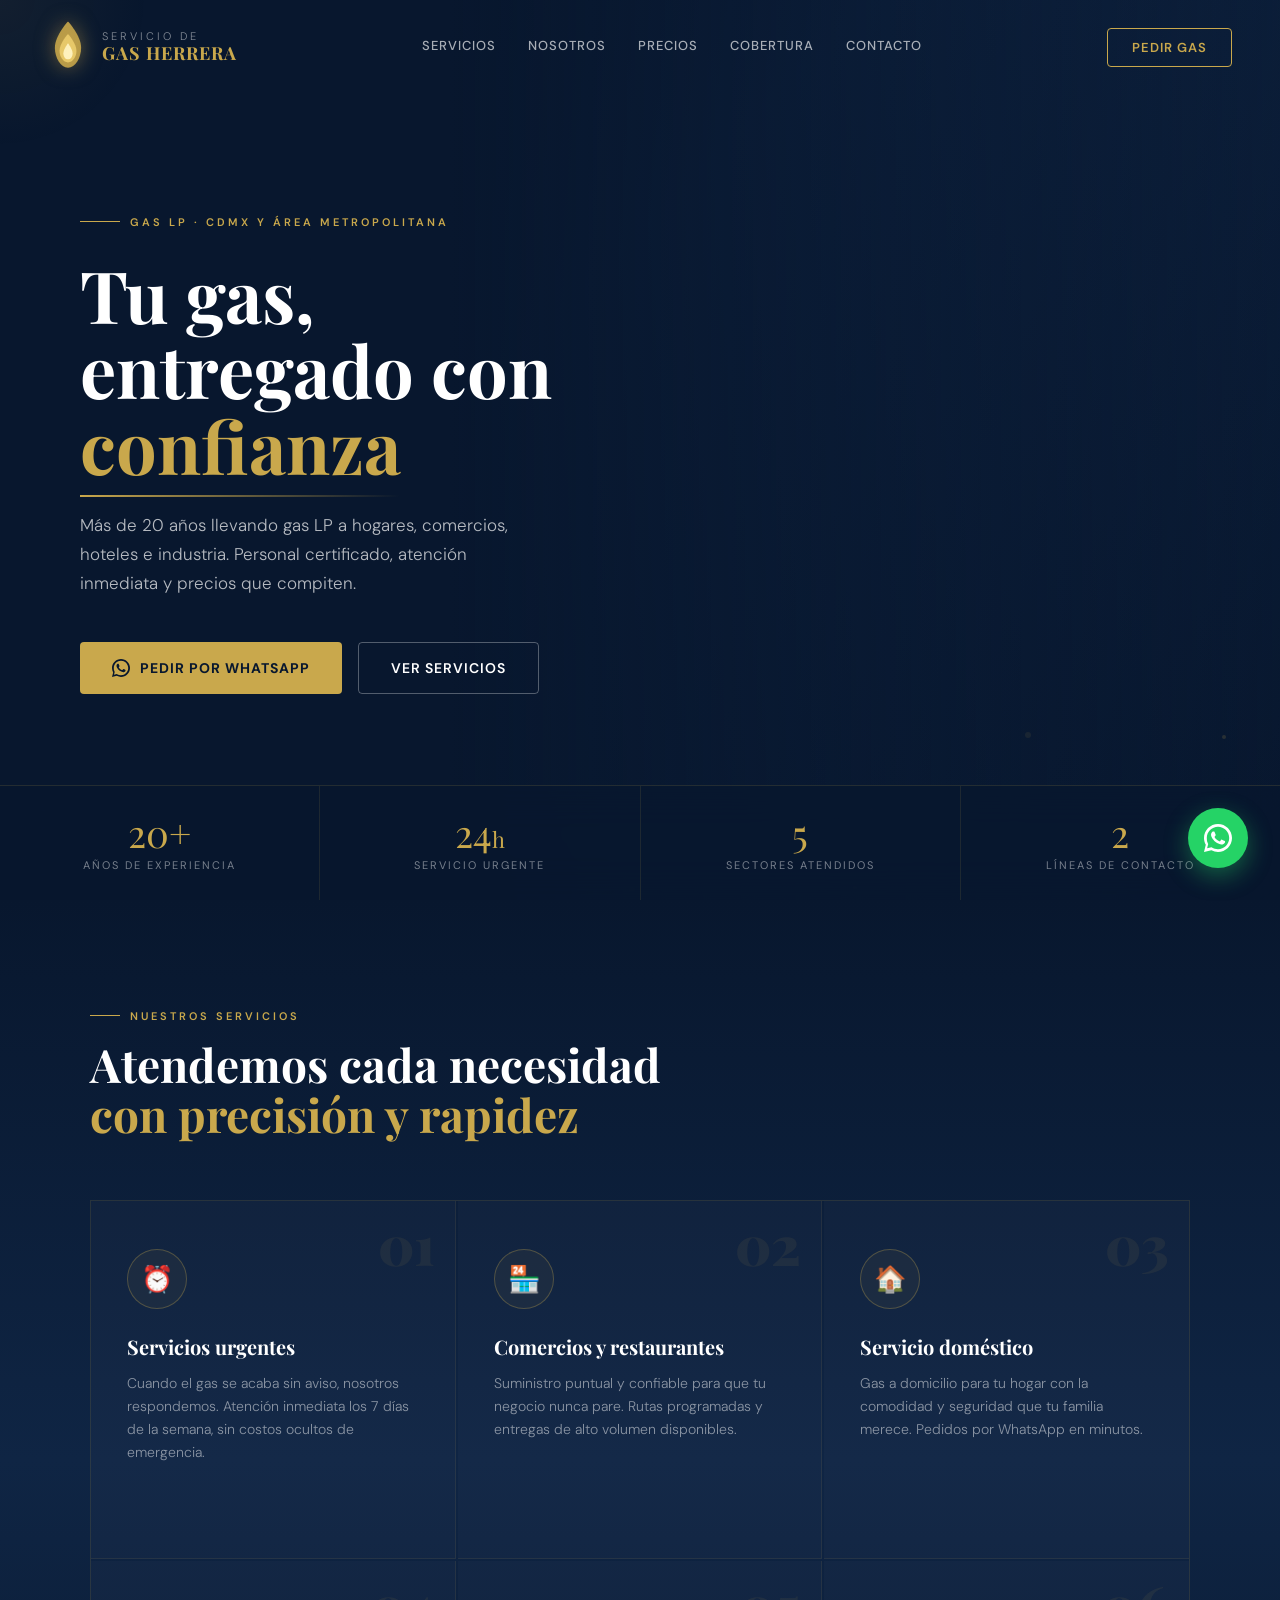
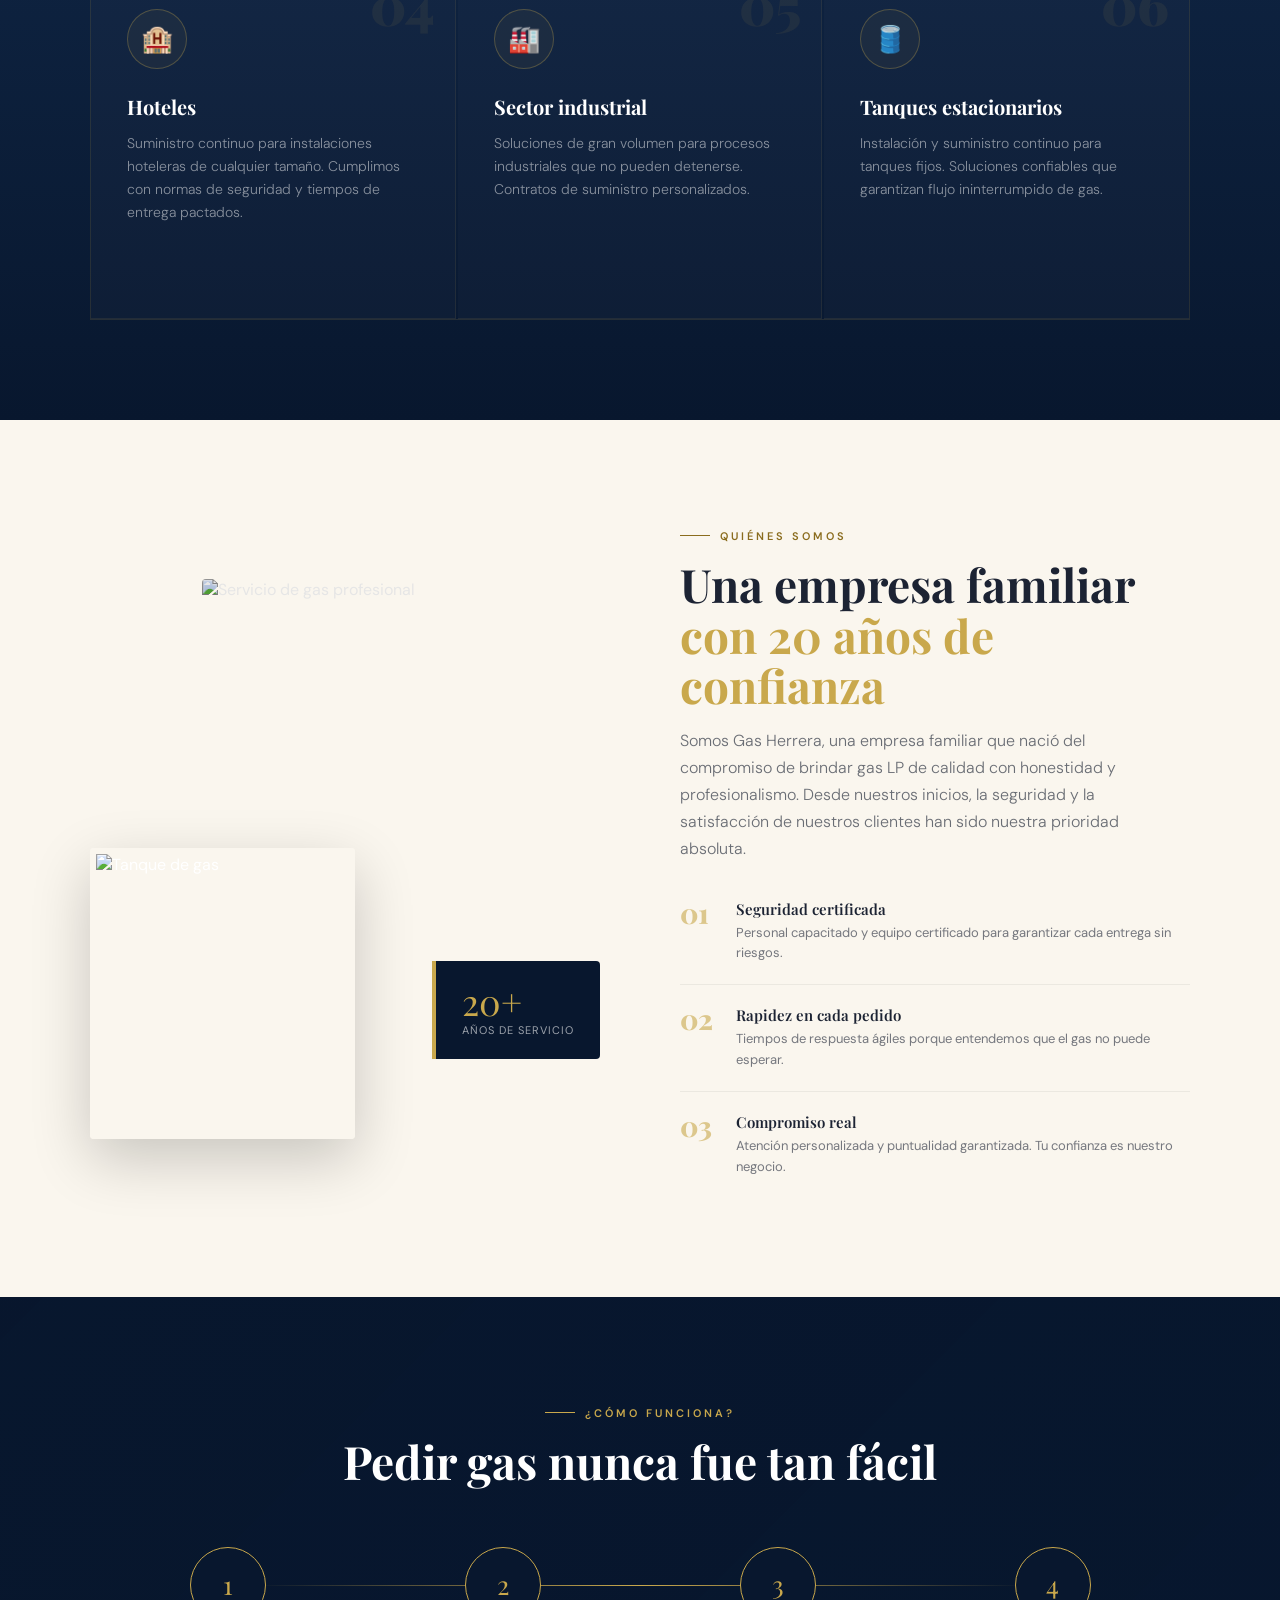
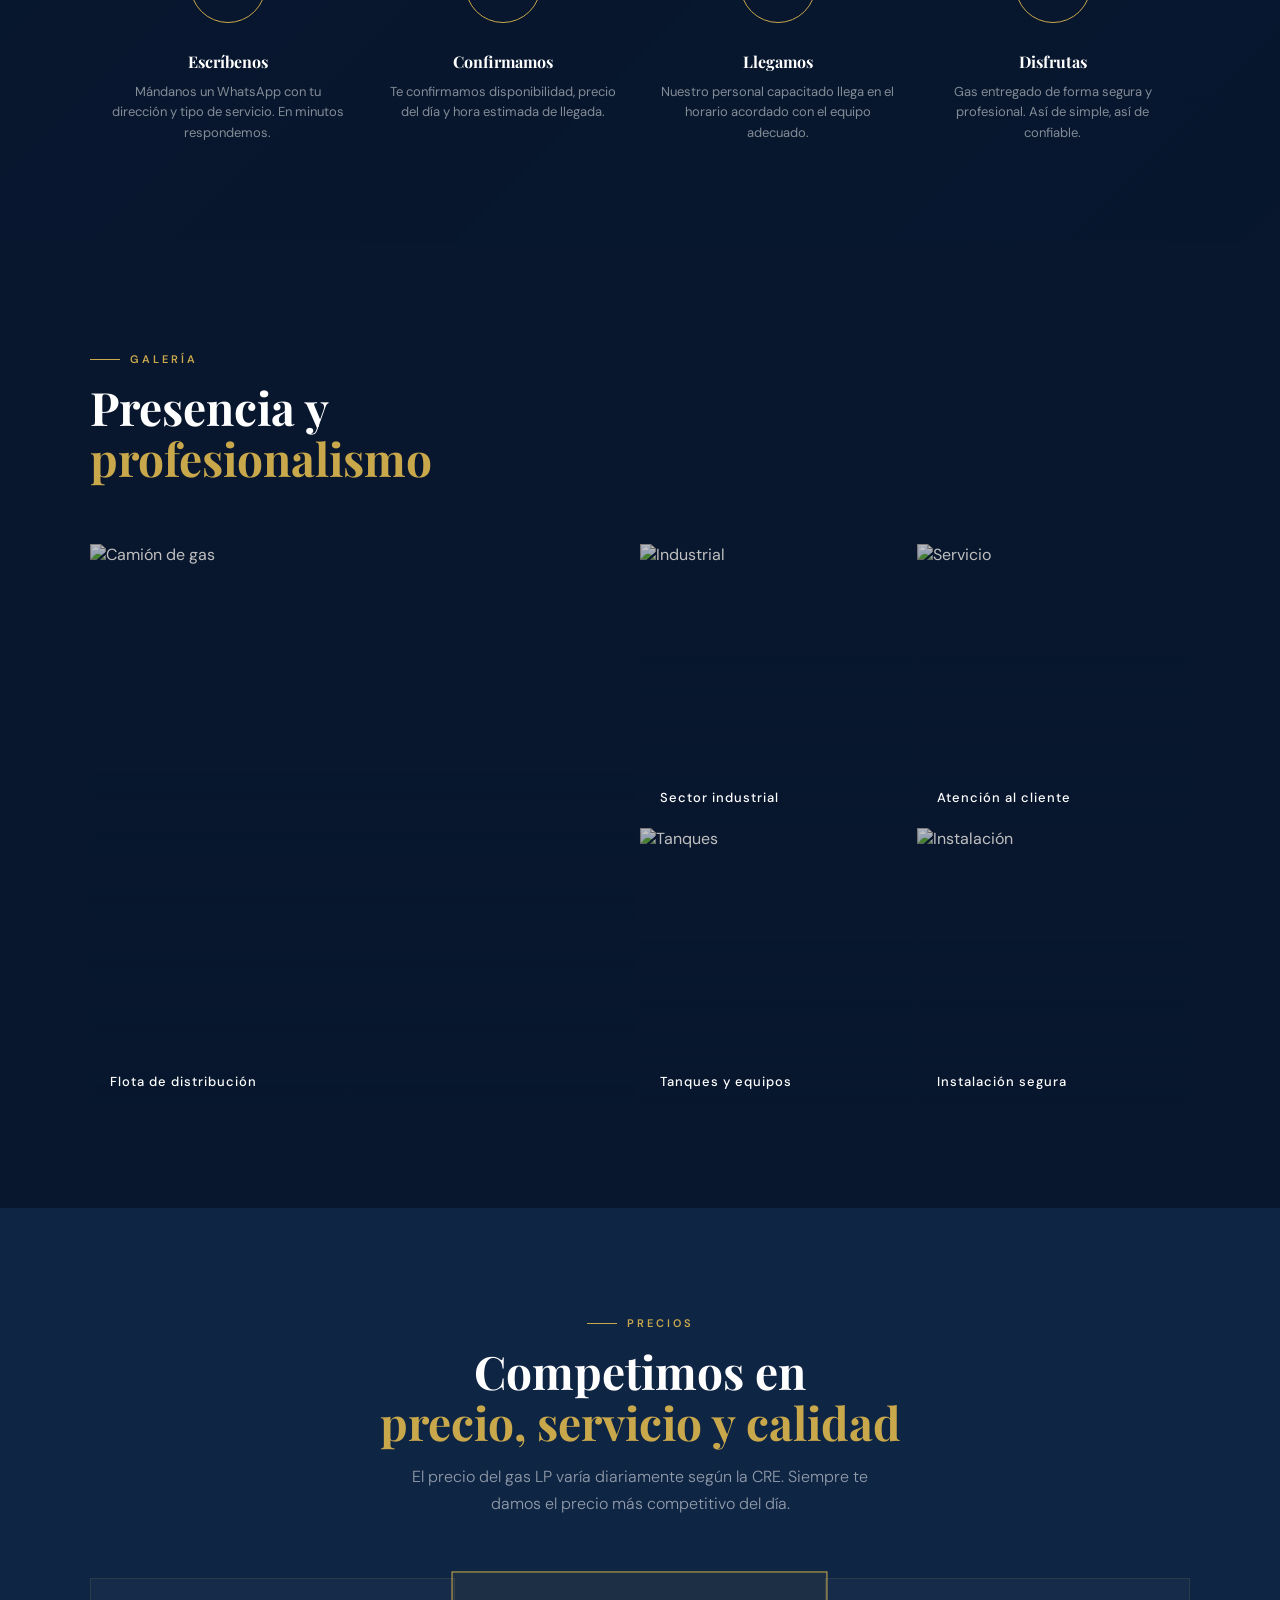
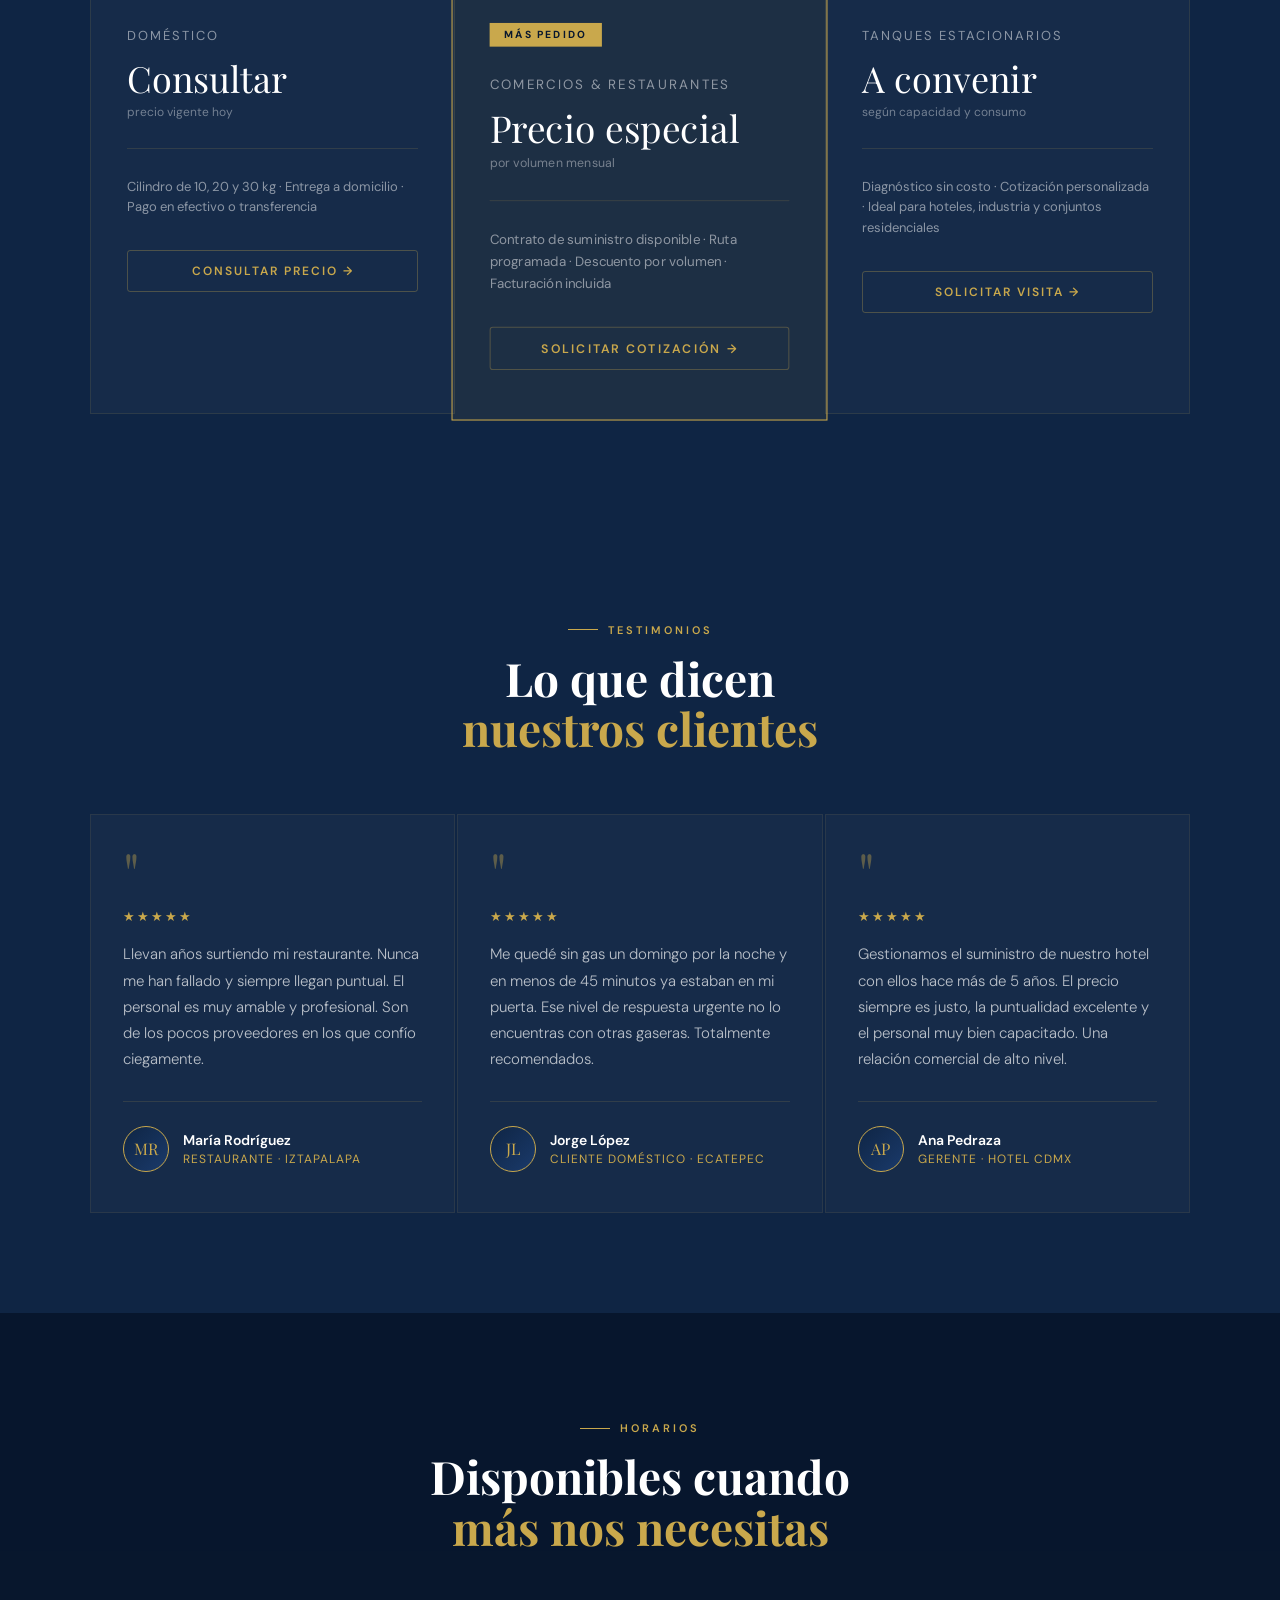
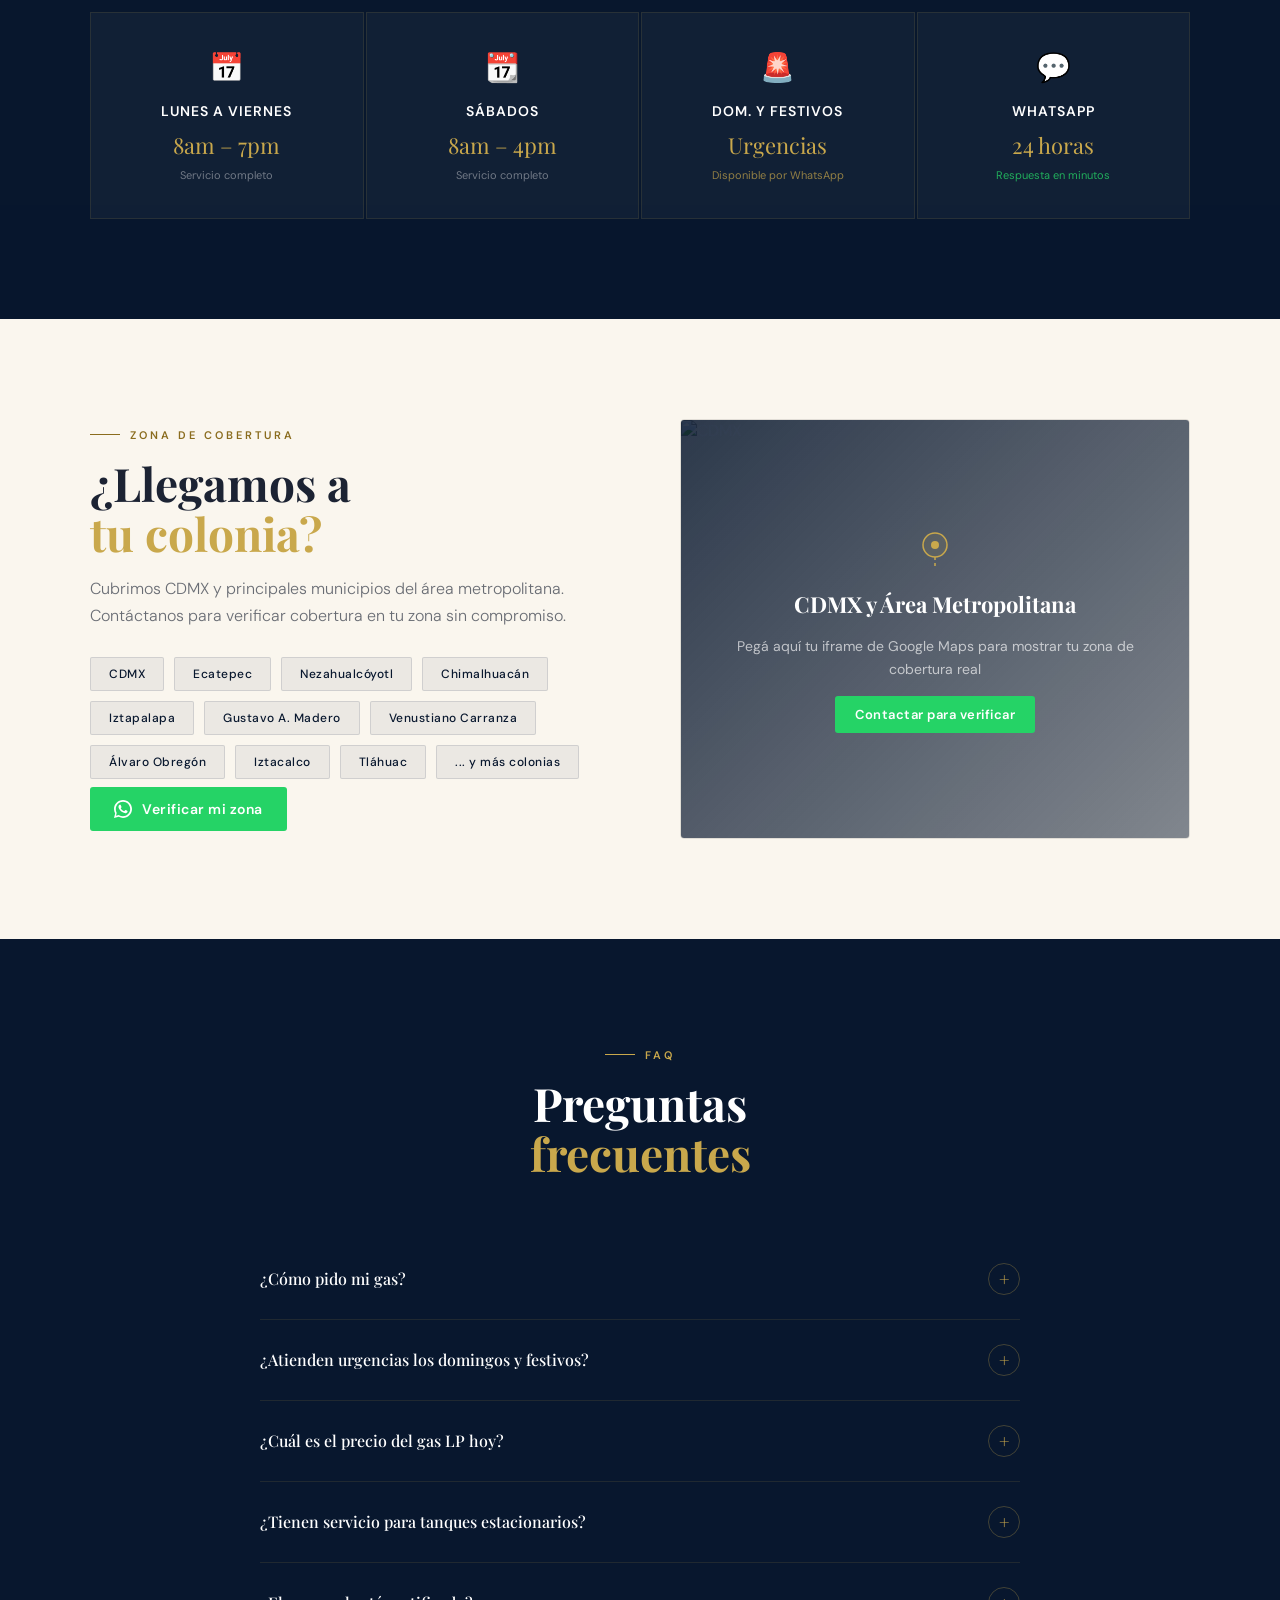
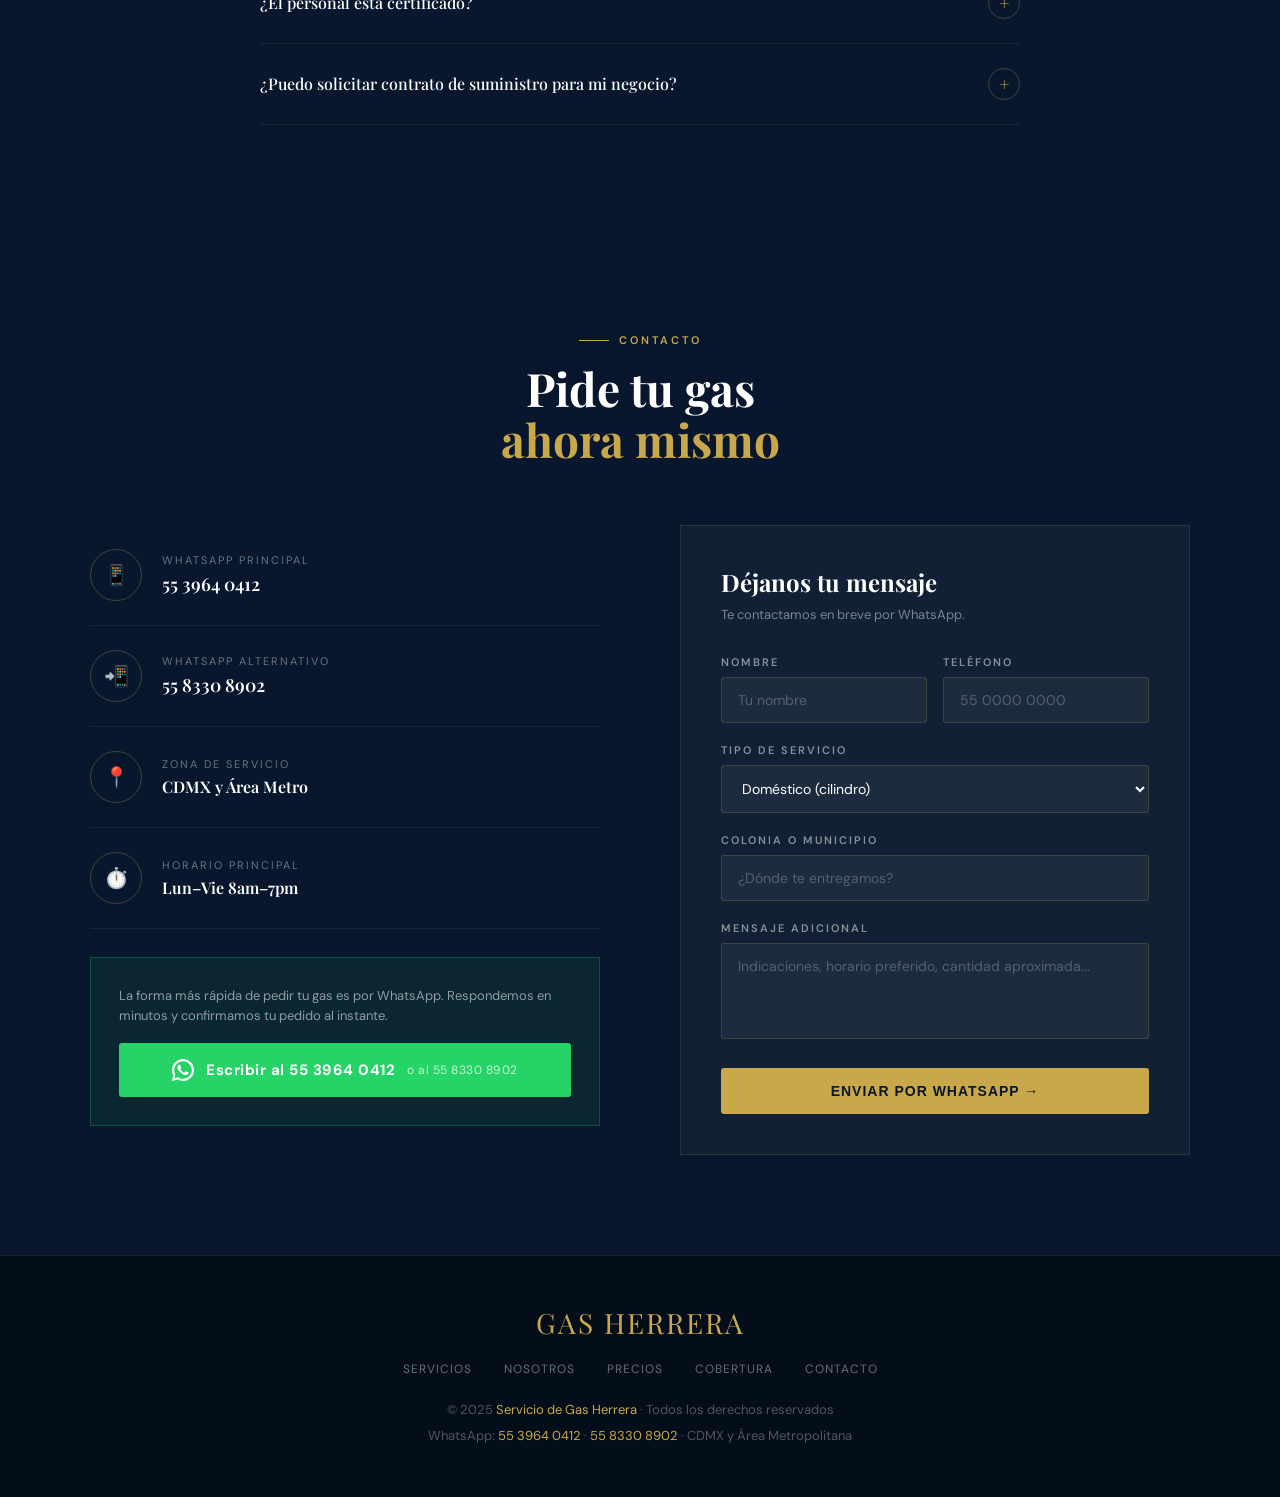
==== gas_herrera_premium.html @ 9a7caa03 "Add files via upload" ====
<!DOCTYPE html>
<html lang="es">
<head>
<meta charset="UTF-8">
<meta name="viewport" content="width=device-width, initial-scale=1.0">
<title>Servicio de Gas Herrera | Gas LP CDMX</title>
<meta name="description" content="Más de 20 años llevando gas LP a hogares, comercios y empresas en CDMX. Servicio urgente 24h. WhatsApp: 5539640412">
<link rel="preconnect" href="https://fonts.googleapis.com">
<link href="https://fonts.googleapis.com/css2?family=Playfair+Display:wght@700;800;900&family=DM+Sans:wght@300;400;500;600&display=swap" rel="stylesheet">

<style>
*{margin:0;padding:0;box-sizing:border-box}
:root{
  --navy:#08172e;
  --navy2:#0f2544;
  --navy3:#1a3a6b;
  --gold:#c9a84c;
  --gold2:#e8c96a;
  --gold3:#f5e4a8;
  --cream:#faf6ee;
  --white:#fff;
  --gray:#8a8f9e;
  --text:#1c2333;
}
html{scroll-behavior:smooth}
body{font-family:'DM Sans',sans-serif;background:var(--navy);color:var(--white);overflow-x:hidden}
h1,h2,h3,h4{font-family:'Playfair Display',serif}

/* ── CURSOR GLOW ── */
.cursor-glow{
  width:300px;height:300px;border-radius:50%;
  background:radial-gradient(circle,rgba(201,168,76,0.06) 0%,transparent 70%);
  position:fixed;pointer-events:none;transform:translate(-50%,-50%);z-index:9999;
  transition:transform 0.1s;
}

/* ── LOADER ── */
#loader{
  position:fixed;inset:0;background:var(--navy);z-index:10000;
  display:flex;align-items:center;justify-content:center;flex-direction:column;gap:20px;
  transition:opacity 0.6s,visibility 0.6s;
}
#loader.hide{opacity:0;visibility:hidden}
.loader-flame{
  width:50px;height:70px;position:relative;animation:flicker 0.8s infinite alternate;
}
.loader-flame::before{
  content:'';position:absolute;inset:0;
  background:conic-gradient(from 180deg at 50% 100%,#c9a84c,#e8c96a,#fff3c0,#e8c96a,#c9a84c);
  border-radius:50% 50% 30% 30% / 60% 60% 40% 40%;
  animation:burn 1.2s ease-in-out infinite alternate;
}
.loader-flame::after{
  content:'';position:absolute;top:20%;left:20%;right:20%;bottom:10%;
  background:rgba(8,23,46,0.6);border-radius:50% 50% 30% 30% / 60% 60% 40% 40%;
  animation:burn 1.2s ease-in-out infinite alternate reverse;
}
@keyframes burn{
  0%{transform:scaleY(1) scaleX(1)}
  100%{transform:scaleY(1.08) scaleX(0.94)}
}
@keyframes flicker{
  0%{filter:brightness(1)}
  100%{filter:brightness(1.2) drop-shadow(0 0 20px rgba(201,168,76,0.8))}
}
.loader-text{
  font-family:'Playfair Display',serif;
  color:var(--gold);font-size:22px;letter-spacing:4px;
  animation:pulse 1.4s ease-in-out infinite;
}
@keyframes pulse{0%,100%{opacity:0.5}50%{opacity:1}}

/* ── PARTICLES ── */
#particles{position:fixed;inset:0;pointer-events:none;z-index:1;overflow:hidden}
.particle{
  position:absolute;border-radius:50%;pointer-events:none;
  animation:rise linear infinite;
}
@keyframes rise{
  0%{transform:translateY(0) scale(1);opacity:0.6}
  100%{transform:translateY(-100vh) scale(0);opacity:0}
}

/* ── NAV ── */
nav{
  position:fixed;top:0;left:0;right:0;z-index:1000;
  padding:20px 48px;
  display:flex;align-items:center;justify-content:space-between;
  transition:all 0.4s;
}
nav.scrolled{
  background:rgba(8,23,46,0.95);backdrop-filter:blur(20px);
  padding:14px 48px;border-bottom:1px solid rgba(201,168,76,0.15);
  box-shadow:0 4px 30px rgba(0,0,0,0.4);
}
.nav-logo{display:flex;align-items:center;gap:14px;text-decoration:none}
.nav-flame{
  width:40px;height:54px;position:relative;
  filter:drop-shadow(0 0 10px rgba(201,168,76,0.5));
}
.nav-flame svg{width:100%;height:100%}
.nav-brand{line-height:1.2}
.nav-brand span{display:block;font-size:11px;color:rgba(255,255,255,0.5);letter-spacing:3px;text-transform:uppercase;font-family:'DM Sans',sans-serif;font-weight:300}
.nav-brand strong{font-family:'Playfair Display',serif;font-size:18px;color:var(--gold);letter-spacing:1px}
.nav-links{display:flex;gap:32px}
.nav-links a{
  color:rgba(255,255,255,0.65);font-size:13px;text-decoration:none;
  letter-spacing:1px;text-transform:uppercase;font-weight:500;
  position:relative;padding-bottom:4px;transition:color 0.2s;
}
.nav-links a::after{
  content:'';position:absolute;bottom:0;left:0;width:0;height:1px;
  background:var(--gold);transition:width 0.3s;
}
.nav-links a:hover{color:var(--gold)}
.nav-links a:hover::after{width:100%}
.nav-cta{
  background:transparent;color:var(--gold);
  border:1px solid var(--gold);padding:10px 24px;
  border-radius:4px;font-size:13px;font-weight:600;letter-spacing:1px;
  text-transform:uppercase;text-decoration:none;
  position:relative;overflow:hidden;transition:color 0.3s;
}
.nav-cta::before{
  content:'';position:absolute;inset:0;background:var(--gold);
  transform:translateX(-101%);transition:transform 0.3s;z-index:-1;
}
.nav-cta:hover{color:var(--navy)}
.nav-cta:hover::before{transform:translateX(0)}

/* ── HERO ── */
.hero{
  min-height:100vh;position:relative;
  display:flex;align-items:center;justify-content:flex-start;
  overflow:hidden;
}
.hero-bg{
  position:absolute;inset:0;z-index:0;
  background:linear-gradient(135deg,#08172e 0%,#0f2544 40%,#08172e 100%);
}
.hero-img{
  position:absolute;right:0;top:0;bottom:0;width:60%;
  background:url('https://images.unsplash.com/photo-1558618666-fcd25c85cd64?w=1200&q=80') center/cover no-repeat;
  mask-image:linear-gradient(to right,transparent 0%,rgba(0,0,0,0.3) 20%,black 60%);
  -webkit-mask-image:linear-gradient(to right,transparent 0%,rgba(0,0,0,0.3) 20%,black 60%);
}
.hero-overlay{position:absolute;inset:0;background:linear-gradient(to right,var(--navy) 35%,rgba(8,23,46,0.7) 60%,rgba(8,23,46,0.3) 100%);z-index:1}
.hero-content{
  position:relative;z-index:2;padding:0 80px;max-width:680px;
}
.hero-eyebrow{
  display:inline-flex;align-items:center;gap:10px;
  margin-bottom:28px;
  color:var(--gold);font-size:11px;letter-spacing:3px;text-transform:uppercase;font-weight:600;
  opacity:0;animation:fadeUp 0.8s 0.5s ease forwards;
}
.hero-eyebrow::before{content:'';width:40px;height:1px;background:var(--gold)}
.hero h1{
  font-size:72px;line-height:1.05;margin-bottom:28px;
  opacity:0;animation:fadeUp 0.8s 0.7s ease forwards;
}
.hero h1 em{color:var(--gold);font-style:normal;position:relative}
.hero h1 em::after{
  content:'';position:absolute;bottom:-4px;left:0;right:0;height:2px;
  background:linear-gradient(to right,var(--gold),transparent);
}
.hero-desc{
  font-size:17px;line-height:1.7;color:rgba(255,255,255,0.7);
  max-width:460px;margin-bottom:44px;font-weight:300;
  opacity:0;animation:fadeUp 0.8s 0.9s ease forwards;
}
.hero-actions{
  display:flex;gap:16px;flex-wrap:wrap;
  opacity:0;animation:fadeUp 0.8s 1.1s ease forwards;
}
.btn-gold{
  display:inline-flex;align-items:center;gap:10px;
  background:var(--gold);color:var(--navy);
  padding:16px 32px;border-radius:4px;
  font-size:14px;font-weight:700;letter-spacing:1px;text-transform:uppercase;
  text-decoration:none;border:none;cursor:pointer;
  position:relative;overflow:hidden;transition:transform 0.2s,box-shadow 0.3s;
}
.btn-gold::before{
  content:'';position:absolute;inset:0;
  background:var(--gold2);transform:scaleX(0);transform-origin:left;
  transition:transform 0.3s;
}
.btn-gold:hover{transform:translateY(-2px);box-shadow:0 12px 40px rgba(201,168,76,0.35)}
.btn-gold:hover::before{transform:scaleX(1)}
.btn-gold span{position:relative;z-index:1}
.btn-outline{
  display:inline-flex;align-items:center;gap:10px;
  background:transparent;color:var(--white);
  padding:16px 32px;border-radius:4px;
  font-size:14px;font-weight:600;letter-spacing:1px;text-transform:uppercase;
  text-decoration:none;border:1px solid rgba(255,255,255,0.3);
  transition:all 0.3s;
}
.btn-outline:hover{background:rgba(255,255,255,0.08);border-color:rgba(255,255,255,0.6)}
.hero-stats{
  position:absolute;bottom:0;left:0;right:0;z-index:2;
  display:flex;
  border-top:1px solid rgba(201,168,76,0.15);
  background:rgba(8,23,46,0.7);backdrop-filter:blur(20px);
  opacity:0;animation:fadeUp 0.8s 1.3s ease forwards;
}
.hero-stat{
  flex:1;padding:28px 40px;border-right:1px solid rgba(201,168,76,0.12);
  text-align:center;transition:background 0.3s;
}
.hero-stat:last-child{border-right:none}
.hero-stat:hover{background:rgba(201,168,76,0.06)}
.stat-num{
  font-family:'Playfair Display',serif;font-size:38px;color:var(--gold);
  line-height:1;margin-bottom:6px;
}
.stat-label{font-size:11px;color:rgba(255,255,255,0.45);letter-spacing:2px;text-transform:uppercase}

/* ── SCROLL ANIMATIONS ── */
.reveal{
  opacity:0;transform:translateY(40px);
  transition:opacity 0.7s ease,transform 0.7s ease;
}
.reveal.visible{opacity:1;transform:translateY(0)}
.reveal-left{
  opacity:0;transform:translateX(-40px);
  transition:opacity 0.7s ease,transform 0.7s ease;
}
.reveal-left.visible{opacity:1;transform:translateX(0)}
.reveal-right{
  opacity:0;transform:translateX(40px);
  transition:opacity 0.7s ease,transform 0.7s ease;
}
.reveal-right.visible{opacity:1;transform:translateX(0)}
.delay-1{transition-delay:0.1s}
.delay-2{transition-delay:0.2s}
.delay-3{transition-delay:0.3s}
.delay-4{transition-delay:0.4s}
.delay-5{transition-delay:0.5s}

@keyframes fadeUp{
  from{opacity:0;transform:translateY(30px)}
  to{opacity:1;transform:translateY(0)}
}

/* ── SECTION BASE ── */
section{position:relative;z-index:2}
.container{max-width:1100px;margin:0 auto;padding:0 48px}
.section-wrap{padding:100px 0}
.gold-tag{
  display:inline-flex;align-items:center;gap:10px;
  color:var(--gold);font-size:11px;letter-spacing:3px;
  text-transform:uppercase;font-weight:600;margin-bottom:16px;
}
.gold-tag::before{content:'';width:30px;height:1px;background:var(--gold)}
.section-title{
  font-size:46px;line-height:1.1;color:var(--white);margin-bottom:16px;
}
.section-title.dark{color:var(--text)}
.section-title span{color:var(--gold)}
.section-sub{
  font-size:16px;line-height:1.7;
  color:rgba(255,255,255,0.55);font-weight:300;max-width:500px;
}
.section-sub.dark{color:rgba(28,35,51,0.65)}

/* ── SERVICES ── */
.services-bg{
  background:linear-gradient(180deg,var(--navy) 0%,var(--navy2) 50%,var(--navy) 100%);
}
.services-grid{
  display:grid;grid-template-columns:repeat(3,1fr);gap:2px;
  margin-top:60px;
  border:1px solid rgba(201,168,76,0.15);
}
.service-card{
  position:relative;overflow:hidden;
  padding:48px 36px;
  background:rgba(255,255,255,0.02);
  border-right:1px solid rgba(201,168,76,0.1);
  border-bottom:1px solid rgba(201,168,76,0.1);
  transition:background 0.4s;cursor:default;
}
.service-card:nth-child(3n){border-right:none}
.service-card::before{
  content:'';position:absolute;inset:0;
  background:linear-gradient(135deg,rgba(201,168,76,0.08) 0%,transparent 60%);
  opacity:0;transition:opacity 0.4s;
}
.service-card:hover{background:rgba(201,168,76,0.05)}
.service-card:hover::before{opacity:1}
.service-number{
  font-family:'Playfair Display',serif;
  font-size:54px;color:rgba(201,168,76,0.08);
  position:absolute;top:16px;right:20px;line-height:1;
  transition:color 0.4s;font-weight:900;
}
.service-card:hover .service-number{color:rgba(201,168,76,0.15)}
.service-icon-wrap{
  width:60px;height:60px;border-radius:50%;
  border:1px solid rgba(201,168,76,0.3);
  display:flex;align-items:center;justify-content:center;
  margin-bottom:24px;font-size:26px;
  background:rgba(201,168,76,0.06);
  transition:all 0.3s;
}
.service-card:hover .service-icon-wrap{
  background:rgba(201,168,76,0.15);
  border-color:var(--gold);
  box-shadow:0 0 20px rgba(201,168,76,0.2);
}
.service-card h3{
  font-family:'Playfair Display',serif;
  font-size:20px;color:var(--white);margin-bottom:12px;
}
.service-card p{
  font-size:14px;color:rgba(255,255,255,0.5);line-height:1.65;font-weight:300;
}
.service-card .s-arrow{
  display:inline-block;color:var(--gold);margin-top:20px;
  font-size:20px;transition:transform 0.3s;opacity:0;
}
.service-card:hover .s-arrow{opacity:1;transform:translateX(6px)}

/* ── ABOUT ── */
.about-bg{background:var(--cream)}
.about-grid{display:grid;grid-template-columns:1fr 1fr;gap:80px;align-items:center}
.about-images{position:relative;height:560px}
.about-img-main{
  position:absolute;right:0;top:0;
  width:78%;height:78%;
  border-radius:4px;overflow:hidden;
}
.about-img-main img{width:100%;height:100%;object-fit:cover;filter:brightness(0.9)}
.about-img-secondary{
  position:absolute;left:0;bottom:0;
  width:52%;height:52%;
  border-radius:4px;overflow:hidden;
  border:6px solid var(--cream);
  box-shadow:0 20px 60px rgba(0,0,0,0.2);
}
.about-img-secondary img{width:100%;height:100%;object-fit:cover}
.about-badge{
  position:absolute;right:0;bottom:80px;
  background:var(--navy);color:var(--white);
  padding:22px 26px;border-left:4px solid var(--gold);
  border-radius:0 4px 4px 0;
  z-index:10;
}
.about-badge .num{
  font-family:'Playfair Display',serif;
  font-size:36px;color:var(--gold);line-height:1;
}
.about-badge .lbl{font-size:11px;color:rgba(255,255,255,0.6);letter-spacing:1px;text-transform:uppercase;margin-top:4px}
.about-text .gold-tag{color:#8a6c1e}
.about-text .gold-tag::before{background:#8a6c1e}
.about-text .section-title.dark{color:var(--text)}
.valores-list{margin-top:36px;display:flex;flex-direction:column;gap:20px}
.valor-row{
  display:flex;gap:20px;align-items:flex-start;
  padding-bottom:20px;border-bottom:1px solid rgba(0,0,0,0.06);
}
.valor-row:last-child{border-bottom:none}
.valor-num{
  font-family:'Playfair Display',serif;
  font-size:28px;color:var(--gold);font-weight:800;
  line-height:1;flex-shrink:0;width:36px;
  opacity:0.6;
}
.valor-row h4{font-size:15px;font-weight:600;color:var(--text);margin-bottom:4px}
.valor-row p{font-size:13px;color:rgba(28,35,51,0.6);line-height:1.6}

/* ── PRICING ── */
.pricing-bg{background:var(--navy2)}
.pricing-grid{display:grid;grid-template-columns:repeat(3,1fr);gap:2px;margin-top:60px}
.price-card{
  background:rgba(255,255,255,0.03);border:1px solid rgba(201,168,76,0.12);
  padding:48px 36px;position:relative;transition:all 0.35s;
}
.price-card.featured{
  background:rgba(201,168,76,0.08);
  border-color:var(--gold);
  transform:scale(1.03);z-index:1;
}
.price-card:hover:not(.featured){background:rgba(201,168,76,0.04)}
.price-tag-wrap{
  display:inline-block;background:var(--gold);color:var(--navy);
  font-size:10px;font-weight:700;letter-spacing:2px;text-transform:uppercase;
  padding:5px 14px;margin-bottom:28px;
}
.price-type{font-size:13px;color:rgba(255,255,255,0.5);letter-spacing:2px;text-transform:uppercase;margin-bottom:16px}
.price-value{
  font-family:'Playfair Display',serif;
  font-size:36px;color:var(--white);line-height:1;margin-bottom:8px;
}
.price-sub{font-size:12px;color:rgba(255,255,255,0.4);margin-bottom:28px}
.price-divider{height:1px;background:rgba(201,168,76,0.15);margin-bottom:28px}
.price-note{font-size:13px;color:rgba(255,255,255,0.5);line-height:1.6}
.price-cta{
  display:block;text-align:center;margin-top:32px;
  padding:12px;border:1px solid rgba(201,168,76,0.3);
  color:var(--gold);font-size:12px;letter-spacing:2px;text-transform:uppercase;
  font-weight:600;text-decoration:none;border-radius:3px;
  transition:all 0.3s;
}
.price-cta:hover{background:var(--gold);color:var(--navy)}

/* ── PROCESO ── */
.proceso-bg{
  background:url('https://images.unsplash.com/photo-1504328345606-18bbc8c9d7d1?w=1400&q=80') center/cover fixed no-repeat;
  position:relative;
}
.proceso-overlay{
  position:absolute;inset:0;
  background:linear-gradient(135deg,rgba(8,23,46,0.96) 0%,rgba(8,23,46,0.88) 100%);
}
.proceso-grid{
  display:grid;grid-template-columns:repeat(4,1fr);gap:0;
  margin-top:60px;position:relative;
}
.proceso-grid::before{
  content:'';position:absolute;top:38px;left:15%;right:15%;height:1px;
  background:linear-gradient(to right,transparent,var(--gold),transparent);
}
.proceso-step{text-align:center;padding:0 20px;position:relative}
.step-num{
  width:76px;height:76px;border-radius:50%;
  border:1px solid var(--gold);
  display:flex;align-items:center;justify-content:center;
  margin:0 auto 28px;
  background:var(--navy);
  font-family:'Playfair Display',serif;font-size:26px;color:var(--gold);
  position:relative;z-index:1;
  transition:all 0.3s;
}
.proceso-step:hover .step-num{
  background:var(--gold);color:var(--navy);
  box-shadow:0 0 30px rgba(201,168,76,0.4);
}
.proceso-step h4{
  font-size:16px;color:var(--white);margin-bottom:10px;
  font-family:'Playfair Display',serif;
}
.proceso-step p{font-size:13px;color:rgba(255,255,255,0.5);line-height:1.6}

/* ── GALLERY ── */
.gallery-bg{background:var(--navy)}
.gallery-grid{
  display:grid;
  grid-template-columns:2fr 1fr 1fr;
  grid-template-rows:280px 280px;
  gap:4px;margin-top:60px;
}
.gallery-item{
  overflow:hidden;position:relative;cursor:pointer;
}
.gallery-item:first-child{grid-row:1/3}
.gallery-item img{
  width:100%;height:100%;object-fit:cover;
  transition:transform 0.6s ease,filter 0.4s;
  filter:brightness(0.75) saturate(0.9);
}
.gallery-item:hover img{transform:scale(1.06);filter:brightness(0.9) saturate(1.1)}
.gallery-item::after{
  content:'';position:absolute;inset:0;
  background:linear-gradient(to top,rgba(8,23,46,0.7) 0%,transparent 60%);
}
.gallery-label{
  position:absolute;bottom:18px;left:20px;z-index:1;
  font-size:13px;color:var(--white);letter-spacing:1px;font-weight:500;
}

/* ── TESTIMONIOS ── */
.test-bg{background:var(--navy2)}
.testimonials-grid{display:grid;grid-template-columns:repeat(3,1fr);gap:2px;margin-top:60px}
.test-card{
  background:rgba(255,255,255,0.03);border:1px solid rgba(201,168,76,0.1);
  padding:40px 32px;transition:all 0.3s;
}
.test-card:hover{background:rgba(201,168,76,0.05);border-color:rgba(201,168,76,0.3)}
.test-quote{
  font-family:'Playfair Display',serif;
  font-size:56px;color:var(--gold);line-height:0.6;
  margin-bottom:20px;opacity:0.4;
}
.test-text{
  font-size:15px;color:rgba(255,255,255,0.7);line-height:1.75;
  font-weight:300;margin-bottom:28px;
}
.test-divider{height:1px;background:rgba(201,168,76,0.15);margin-bottom:24px}
.test-author{display:flex;align-items:center;gap:14px}
.test-avatar{
  width:46px;height:46px;border-radius:50%;
  border:1px solid var(--gold);overflow:hidden;
  background:linear-gradient(135deg,var(--navy2),var(--navy3));
  display:flex;align-items:center;justify-content:center;
  font-family:'Playfair Display',serif;font-size:16px;color:var(--gold);
  flex-shrink:0;
}
.test-name{font-size:14px;font-weight:600;color:var(--white)}
.test-role{font-size:12px;color:var(--gold);letter-spacing:1px;text-transform:uppercase;margin-top:2px}
.stars{color:var(--gold);font-size:13px;letter-spacing:2px;margin-bottom:16px}

/* ── HORARIOS ── */
.horarios-bg{
  background:url('https://images.unsplash.com/photo-1519389950473-47ba0277781c?w=1400&q=80') center/cover fixed;
  position:relative;
}
.horarios-overlay{position:absolute;inset:0;background:rgba(8,23,46,0.93)}
.hor-grid{display:grid;grid-template-columns:repeat(4,1fr);gap:2px;margin-top:60px}
.hor-card{
  background:rgba(255,255,255,0.04);border:1px solid rgba(201,168,76,0.12);
  padding:36px 28px;text-align:center;transition:all 0.3s;
}
.hor-card:hover{background:rgba(201,168,76,0.08);border-color:var(--gold)}
.hor-icon{font-size:28px;margin-bottom:16px;display:block}
.hor-title{font-size:14px;font-weight:600;color:var(--white);letter-spacing:1px;margin-bottom:10px;text-transform:uppercase}
.hor-time{font-family:'Playfair Display',serif;font-size:22px;color:var(--gold)}
.hor-note{font-size:11px;color:rgba(255,255,255,0.4);margin-top:8px}

/* ── ZONA ── */
.zona-bg{background:var(--cream)}
.zona-grid{display:grid;grid-template-columns:1fr 1fr;gap:80px;align-items:start}
.zona-text .gold-tag{color:#8a6c1e}
.zona-text .gold-tag::before{background:#8a6c1e}
.chips-wrap{display:flex;flex-wrap:wrap;gap:10px;margin-top:28px}
.chip{
  background:rgba(13,31,60,0.06);color:var(--navy);
  font-size:12px;font-weight:500;letter-spacing:0.5px;
  padding:8px 18px;border-radius:2px;border:1px solid rgba(13,31,60,0.12);
  transition:all 0.2s;cursor:default;
}
.chip:hover{background:var(--gold);color:var(--navy);border-color:var(--gold)}
.zona-map-wrap{
  height:420px;border-radius:4px;overflow:hidden;
  border:1px solid rgba(0,0,0,0.1);position:relative;
}
.zona-map-wrap img{width:100%;height:100%;object-fit:cover}
.zona-map-overlay{
  position:absolute;inset:0;
  background:linear-gradient(135deg,rgba(8,23,46,0.85),rgba(8,23,46,0.5));
  display:flex;align-items:center;justify-content:center;flex-direction:column;gap:16px;text-align:center;padding:32px;
}
.zona-map-overlay h4{
  font-family:'Playfair Display',serif;
  font-size:22px;color:var(--white);
}
.zona-map-overlay p{font-size:14px;color:rgba(255,255,255,0.65);line-height:1.6}
.zona-wa{
  display:inline-flex;align-items:center;gap:10px;
  background:#25D366;color:var(--white);padding:13px 24px;
  border-radius:3px;text-decoration:none;font-size:14px;font-weight:600;
  letter-spacing:0.5px;margin-top:8px;transition:all 0.3s;
}
.zona-wa:hover{background:#1da851;transform:translateY(-2px);box-shadow:0 8px 25px rgba(37,211,102,0.3)}

/* ── FAQ ── */
.faq-bg{background:var(--navy)}
.faq-wrap{max-width:760px;margin:60px auto 0}
.faq-item{
  border-bottom:1px solid rgba(201,168,76,0.12);
  overflow:hidden;
}
.faq-q{
  padding:24px 0;display:flex;justify-content:space-between;align-items:center;
  cursor:pointer;font-size:16px;font-weight:500;color:var(--white);
  transition:color 0.2s;
  font-family:'Playfair Display',serif;
}
.faq-q:hover{color:var(--gold)}
.faq-icon{
  width:32px;height:32px;border-radius:50%;
  border:1px solid rgba(201,168,76,0.3);
  display:flex;align-items:center;justify-content:center;
  color:var(--gold);font-size:18px;flex-shrink:0;transition:all 0.3s;
}
.faq-item.open .faq-icon{background:var(--gold);color:var(--navy);transform:rotate(45deg)}
.faq-a{
  max-height:0;overflow:hidden;transition:max-height 0.4s ease,padding 0.4s;
  font-size:15px;color:rgba(255,255,255,0.55);line-height:1.75;font-weight:300;
}
.faq-item.open .faq-a{max-height:200px;padding-bottom:24px}

/* ── CONTACT ── */
.contact-bg{
  background:url('https://images.unsplash.com/photo-1600880292203-757bb62b4baf?w=1400&q=80') center/cover fixed;
  position:relative;
}
.contact-overlay{position:absolute;inset:0;background:rgba(8,23,46,0.93)}
.contact-grid{display:grid;grid-template-columns:1fr 1fr;gap:80px;align-items:start}
.contact-info{display:flex;flex-direction:column;gap:0}
.ci-item{
  display:flex;align-items:center;gap:20px;
  padding:24px 0;border-bottom:1px solid rgba(201,168,76,0.1);
}
.ci-icon{
  width:52px;height:52px;border:1px solid rgba(201,168,76,0.3);
  border-radius:50%;display:flex;align-items:center;justify-content:center;
  flex-shrink:0;transition:all 0.3s;font-size:20px;
}
.ci-item:hover .ci-icon{background:rgba(201,168,76,0.1);border-color:var(--gold)}
.ci-label{font-size:11px;color:rgba(255,255,255,0.4);letter-spacing:2px;text-transform:uppercase;margin-bottom:5px}
.ci-val{font-size:18px;color:var(--white);font-weight:600;font-family:'Playfair Display',serif}
.wa-block{
  margin-top:28px;padding:28px;
  background:rgba(37,211,102,0.08);border:1px solid rgba(37,211,102,0.25);
}
.wa-block p{font-size:13px;color:rgba(255,255,255,0.55);margin-bottom:16px;line-height:1.6}
.wa-main-btn{
  display:flex;align-items:center;gap:12px;justify-content:center;
  background:#25D366;color:var(--white);padding:16px;
  border-radius:3px;text-decoration:none;font-size:15px;font-weight:700;
  letter-spacing:0.5px;transition:all 0.3s;
}
.wa-main-btn:hover{background:#1da851;transform:translateY(-2px);box-shadow:0 10px 30px rgba(37,211,102,0.3)}
.wa-num{font-size:12px;opacity:0.75;font-weight:400}
/* form */
.cf{background:rgba(255,255,255,0.04);border:1px solid rgba(201,168,76,0.15);padding:40px}
.cf h3{font-family:'Playfair Display',serif;font-size:24px;color:var(--white);margin-bottom:8px}
.cf p{font-size:13px;color:rgba(255,255,255,0.45);margin-bottom:32px}
.fg{margin-bottom:20px}
.fg label{display:block;font-size:11px;letter-spacing:2px;text-transform:uppercase;color:rgba(255,255,255,0.5);margin-bottom:8px;font-weight:600}
.fg input,.fg textarea,.fg select{
  width:100%;background:rgba(255,255,255,0.05);
  border:1px solid rgba(201,168,76,0.2);border-radius:3px;
  padding:13px 16px;color:var(--white);font-size:14px;outline:none;
  font-family:'DM Sans',sans-serif;transition:border-color 0.2s;
}
.fg input:focus,.fg textarea:focus,.fg select:focus{border-color:var(--gold)}
.fg input::placeholder,.fg textarea::placeholder{color:rgba(255,255,255,0.25)}
.fg textarea{height:96px;resize:none}
.fg select option{background:var(--navy);color:var(--white)}
.fg-row{display:grid;grid-template-columns:1fr 1fr;gap:16px}
.cf-btn{
  width:100%;background:var(--gold);color:var(--navy);border:none;
  padding:15px;border-radius:3px;font-size:14px;font-weight:700;
  letter-spacing:1px;text-transform:uppercase;cursor:pointer;
  transition:all 0.3s;margin-top:4px;
}
.cf-btn:hover{background:var(--gold2);transform:translateY(-2px);box-shadow:0 10px 30px rgba(201,168,76,0.3)}

/* ── FOOTER ── */
footer{
  background:#040d1a;border-top:1px solid rgba(201,168,76,0.12);
  padding:48px;text-align:center;
}
.footer-logo{
  font-family:'Playfair Display',serif;
  font-size:28px;color:var(--gold);letter-spacing:2px;margin-bottom:16px;
}
footer p{color:rgba(255,255,255,0.3);font-size:13px;line-height:2}
footer span{color:var(--gold)}
.footer-links{display:flex;gap:32px;justify-content:center;margin:20px 0}
.footer-links a{color:rgba(255,255,255,0.4);font-size:12px;text-decoration:none;letter-spacing:1px;text-transform:uppercase;transition:color 0.2s}
.footer-links a:hover{color:var(--gold)}

/* ── WA FLOAT ── */
.wa-float{
  position:fixed;bottom:32px;right:32px;z-index:500;
  background:#25D366;color:white;width:60px;height:60px;
  border-radius:50%;display:flex;align-items:center;justify-content:center;
  text-decoration:none;box-shadow:0 8px 25px rgba(37,211,102,0.4);
  transition:all 0.3s;animation:waPulse 2.5s infinite;
}
.wa-float:hover{transform:scale(1.12);box-shadow:0 12px 35px rgba(37,211,102,0.5)}
@keyframes waPulse{
  0%,100%{box-shadow:0 8px 25px rgba(37,211,102,0.4)}
  50%{box-shadow:0 8px 40px rgba(37,211,102,0.7)}
}

/* RESPONSIVE */
@media(max-width:900px){
  nav{padding:16px 24px}
  .nav-links{display:none}
  .hero-content{padding:0 24px}
  .hero h1{font-size:44px}
  .container{padding:0 24px}
  .services-grid{grid-template-columns:1fr 1fr}
  .about-grid,.zona-grid,.contact-grid{grid-template-columns:1fr}
  .about-images{height:360px}
  .pricing-grid,.testimonials-grid,.hor-grid,.proceso-grid{grid-template-columns:1fr 1fr}
  .price-card.featured{transform:none}
  .gallery-grid{grid-template-columns:1fr 1fr;grid-template-rows:auto}
  .gallery-item:first-child{grid-row:auto}
  .section-title{font-size:34px}
  .fg-row{grid-template-columns:1fr}
  nav.scrolled{padding:12px 24px}
}
@media(max-width:600px){
  .services-grid,.pricing-grid,.testimonials-grid,.hor-grid,.proceso-grid{grid-template-columns:1fr}
  .hero-stats{flex-wrap:wrap}
  .hero-stat{flex:0 0 50%}
  .hero h1{font-size:34px}
  .gallery-grid{grid-template-columns:1fr}
}
</style>
</head>
<body>

<!-- CURSOR -->
<div class="cursor-glow" id="cursorGlow"></div>

<!-- LOADER -->
<div id="loader">
  <div class="loader-flame">
    <svg viewBox="0 0 50 70" fill="none">
      <path d="M25 2C25 2 8 20 8 36C8 49 15.5 62 25 62C34.5 62 42 49 42 36C42 20 25 2 25 2Z" fill="#c9a84c" opacity="0.9"/>
      <path d="M25 18C25 18 14 30 14 40C14 48 19 55 25 55C31 55 36 48 36 40C36 30 25 18 25 18Z" fill="#e8c96a"/>
      <path d="M25 30C25 30 19 38 19 43C19 47.5 21.7 51 25 51C28.3 51 31 47.5 31 43C31 38 25 30 25 30Z" fill="#fff3c0"/>
    </svg>
  </div>
  <div class="loader-text">GAS HERRERA</div>
</div>

<!-- PARTICLES -->
<div id="particles"></div>

<!-- WA FLOAT -->
<a class="wa-float" href="https://wa.me/525539640412?text=Hola,%20quiero%20pedir%20gas" target="_blank" title="WhatsApp">
  <svg width="28" height="28" viewBox="0 0 24 24" fill="white">
    <path d="M17.472 14.382c-.297-.149-1.758-.867-2.03-.967-.273-.099-.471-.148-.67.15-.197.297-.767.966-.94 1.164-.173.199-.347.223-.644.075-.297-.15-1.255-.463-2.39-1.475-.883-.788-1.48-1.761-1.653-2.059-.173-.297-.018-.458.13-.606.134-.133.298-.347.446-.52.149-.174.198-.298.298-.497.099-.198.05-.371-.025-.52-.075-.149-.669-1.612-.916-2.207-.242-.579-.487-.5-.669-.51-.173-.008-.371-.01-.57-.01-.198 0-.52.074-.792.372-.272.297-1.04 1.016-1.04 2.479 0 1.462 1.065 2.875 1.213 3.074.149.198 2.096 3.2 5.077 4.487.709.306 1.262.489 1.694.625.712.227 1.36.195 1.871.118.571-.085 1.758-.719 2.006-1.413.248-.694.248-1.289.173-1.413z"/>
    <path d="M12 0C5.373 0 0 5.373 0 12c0 2.123.556 4.115 1.527 5.845L0 24l6.335-1.502A11.95 11.95 0 0012 24c6.627 0 12-5.373 12-12S18.627 0 12 0zm0 21.6c-1.9 0-3.675-.513-5.2-1.406l-.373-.222-3.762.892.939-3.664-.243-.386A9.549 9.549 0 012.4 12C2.4 6.699 6.699 2.4 12 2.4S21.6 6.699 21.6 12 17.301 21.6 12 21.6z"/>
  </svg>
</a>

<!-- NAV -->
<nav id="mainNav">
  <a href="#" class="nav-logo">
    <div class="nav-flame">
      <svg viewBox="0 0 50 70" fill="none">
        <path d="M25 2C25 2 8 20 8 36C8 49 15.5 62 25 62C34.5 62 42 49 42 36C42 20 25 2 25 2Z" fill="#c9a84c" opacity="0.9"/>
        <path d="M25 18C25 18 14 30 14 40C14 48 19 55 25 55C31 55 36 48 36 40C36 30 25 18 25 18Z" fill="#e8c96a"/>
        <path d="M25 30C25 30 19 38 19 43C19 47.5 21.7 51 25 51C28.3 51 31 47.5 31 43C31 38 25 30 25 30Z" fill="#fff3c0"/>
      </svg>
    </div>
    <div class="nav-brand">
      <span>Servicio de</span>
      <strong>GAS HERRERA</strong>
    </div>
  </a>
  <div class="nav-links">
    <a href="#servicios">Servicios</a>
    <a href="#nosotros">Nosotros</a>
    <a href="#precios">Precios</a>
    <a href="#zona">Cobertura</a>
    <a href="#contacto">Contacto</a>
  </div>
  <a class="nav-cta" href="https://wa.me/525539640412?text=Hola,%20quiero%20pedir%20gas" target="_blank">Pedir gas</a>
</nav>

<!-- HERO -->
<div class="hero">
  <div class="hero-bg"></div>
  <div class="hero-img"></div>
  <div class="hero-overlay"></div>
  <div class="hero-content">
    <div class="hero-eyebrow">Gas LP · CDMX y Área Metropolitana</div>
    <h1>Tu gas,<br>entregado con<br><em>confianza</em></h1>
    <p class="hero-desc">Más de 20 años llevando gas LP a hogares, comercios, hoteles e industria. Personal certificado, atención inmediata y precios que compiten.</p>
    <div class="hero-actions">
      <a class="btn-gold" href="https://wa.me/525539640412?text=Hola,%20quiero%20pedir%20gas" target="_blank">
        <svg width="18" height="18" viewBox="0 0 24 24" fill="currentColor"><path d="M17.472 14.382c-.297-.149-1.758-.867-2.03-.967-.273-.099-.471-.148-.67.15-.197.297-.767.966-.94 1.164-.173.199-.347.223-.644.075-.297-.15-1.255-.463-2.39-1.475-.883-.788-1.48-1.761-1.653-2.059-.173-.297-.018-.458.13-.606.134-.133.298-.347.446-.52.149-.174.198-.298.298-.497.099-.198.05-.371-.025-.52-.075-.149-.669-1.612-.916-2.207-.242-.579-.487-.5-.669-.51-.173-.008-.371-.01-.57-.01-.198 0-.52.074-.792.372-.272.297-1.04 1.016-1.04 2.479 0 1.462 1.065 2.875 1.213 3.074.149.198 2.096 3.2 5.077 4.487.709.306 1.262.489 1.694.625.712.227 1.36.195 1.871.118.571-.085 1.758-.719 2.006-1.413.248-.694.248-1.289.173-1.413z"/><path d="M12 0C5.373 0 0 5.373 0 12c0 2.123.556 4.115 1.527 5.845L0 24l6.335-1.502A11.95 11.95 0 0012 24c6.627 0 12-5.373 12-12S18.627 0 12 0zm0 21.6c-1.9 0-3.675-.513-5.2-1.406l-.373-.222-3.762.892.939-3.664-.243-.386A9.549 9.549 0 012.4 12C2.4 6.699 6.699 2.4 12 2.4S21.6 6.699 21.6 12 17.301 21.6 12 21.6z"/></svg>
        <span>Pedir por WhatsApp</span>
      </a>
      <a class="btn-outline" href="#servicios">Ver servicios</a>
    </div>
  </div>
  <div class="hero-stats">
    <div class="hero-stat">
      <div class="stat-num" data-count="20">0</div>
      <div class="stat-label">Años de experiencia</div>
    </div>
    <div class="hero-stat">
      <div class="stat-num">24<span style="font-size:22px">h</span></div>
      <div class="stat-label">Servicio urgente</div>
    </div>
    <div class="hero-stat">
      <div class="stat-num" data-count="5">0</div>
      <div class="stat-label">Sectores atendidos</div>
    </div>
    <div class="hero-stat">
      <div class="stat-num" data-count="2">0</div>
      <div class="stat-label">Líneas de contacto</div>
    </div>
  </div>
</div>

<!-- SERVICIOS -->
<section id="servicios" class="services-bg">
  <div class="section-wrap container">
    <div class="gold-tag reveal">Nuestros servicios</div>
    <h2 class="section-title reveal delay-1">Atendemos cada necesidad<br><span>con precisión y rapidez</span></h2>
    <div class="services-grid">
      <div class="service-card reveal delay-1">
        <div class="service-number">01</div>
        <div class="service-icon-wrap">⏰</div>
        <h3>Servicios urgentes</h3>
        <p>Cuando el gas se acaba sin aviso, nosotros respondemos. Atención inmediata los 7 días de la semana, sin costos ocultos de emergencia.</p>
        <span class="s-arrow">→</span>
      </div>
      <div class="service-card reveal delay-2">
        <div class="service-number">02</div>
        <div class="service-icon-wrap">🏪</div>
        <h3>Comercios y restaurantes</h3>
        <p>Suministro puntual y confiable para que tu negocio nunca pare. Rutas programadas y entregas de alto volumen disponibles.</p>
        <span class="s-arrow">→</span>
      </div>
      <div class="service-card reveal delay-3">
        <div class="service-number">03</div>
        <div class="service-icon-wrap">🏠</div>
        <h3>Servicio doméstico</h3>
        <p>Gas a domicilio para tu hogar con la comodidad y seguridad que tu familia merece. Pedidos por WhatsApp en minutos.</p>
        <span class="s-arrow">→</span>
      </div>
      <div class="service-card reveal delay-1">
        <div class="service-number">04</div>
        <div class="service-icon-wrap">🏨</div>
        <h3>Hoteles</h3>
        <p>Suministro continuo para instalaciones hoteleras de cualquier tamaño. Cumplimos con normas de seguridad y tiempos de entrega pactados.</p>
        <span class="s-arrow">→</span>
      </div>
      <div class="service-card reveal delay-2">
        <div class="service-number">05</div>
        <div class="service-icon-wrap">🏭</div>
        <h3>Sector industrial</h3>
        <p>Soluciones de gran volumen para procesos industriales que no pueden detenerse. Contratos de suministro personalizados.</p>
        <span class="s-arrow">→</span>
      </div>
      <div class="service-card reveal delay-3">
        <div class="service-number">06</div>
        <div class="service-icon-wrap">🛢️</div>
        <h3>Tanques estacionarios</h3>
        <p>Instalación y suministro continuo para tanques fijos. Soluciones confiables que garantizan flujo ininterrumpido de gas.</p>
        <span class="s-arrow">→</span>
      </div>
    </div>
  </div>
</section>

<!-- NOSOTROS -->
<section id="nosotros" class="about-bg">
  <div class="section-wrap container">
    <div class="about-grid">
      <div class="about-images reveal-left">
        <div class="about-img-main">
          <img src="https://images.unsplash.com/photo-1621905251918-48416bd8575a?w=800&q=80" alt="Servicio de gas profesional">
        </div>
        <div class="about-img-secondary">
          <img src="https://images.unsplash.com/photo-1581094794329-c8112a89af12?w=600&q=80" alt="Tanque de gas">
        </div>
        <div class="about-badge">
          <div class="num">20+</div>
          <div class="lbl">Años de servicio</div>
        </div>
      </div>
      <div class="about-text reveal-right">
        <div class="gold-tag">Quiénes somos</div>
        <h2 class="section-title dark">Una empresa familiar<br><span>con 20 años de confianza</span></h2>
        <p class="section-sub dark" style="margin-top:16px">Somos Gas Herrera, una empresa familiar que nació del compromiso de brindar gas LP de calidad con honestidad y profesionalismo. Desde nuestros inicios, la seguridad y la satisfacción de nuestros clientes han sido nuestra prioridad absoluta.</p>
        <div class="valores-list">
          <div class="valor-row">
            <div class="valor-num">01</div>
            <div>
              <h4>Seguridad certificada</h4>
              <p>Personal capacitado y equipo certificado para garantizar cada entrega sin riesgos.</p>
            </div>
          </div>
          <div class="valor-row">
            <div class="valor-num">02</div>
            <div>
              <h4>Rapidez en cada pedido</h4>
              <p>Tiempos de respuesta ágiles porque entendemos que el gas no puede esperar.</p>
            </div>
          </div>
          <div class="valor-row">
            <div class="valor-num">03</div>
            <div>
              <h4>Compromiso real</h4>
              <p>Atención personalizada y puntualidad garantizada. Tu confianza es nuestro negocio.</p>
            </div>
          </div>
        </div>
      </div>
    </div>
  </div>
</section>

<!-- PROCESO -->
<section class="proceso-bg">
  <div class="proceso-overlay"></div>
  <div class="section-wrap container" style="position:relative;z-index:1">
    <div style="text-align:center">
      <div class="gold-tag reveal" style="justify-content:center">¿Cómo funciona?</div>
      <h2 class="section-title reveal delay-1" style="text-align:center">Pedir gas nunca fue tan fácil</h2>
    </div>
    <div class="proceso-grid">
      <div class="proceso-step reveal delay-1">
        <div class="step-num">1</div>
        <h4>Escríbenos</h4>
        <p>Mándanos un WhatsApp con tu dirección y tipo de servicio. En minutos respondemos.</p>
      </div>
      <div class="proceso-step reveal delay-2">
        <div class="step-num">2</div>
        <h4>Confirmamos</h4>
        <p>Te confirmamos disponibilidad, precio del día y hora estimada de llegada.</p>
      </div>
      <div class="proceso-step reveal delay-3">
        <div class="step-num">3</div>
        <h4>Llegamos</h4>
        <p>Nuestro personal capacitado llega en el horario acordado con el equipo adecuado.</p>
      </div>
      <div class="proceso-step reveal delay-4">
        <div class="step-num">4</div>
        <h4>Disfrutas</h4>
        <p>Gas entregado de forma segura y profesional. Así de simple, así de confiable.</p>
      </div>
    </div>
  </div>
</section>

<!-- GALERÍA -->
<section class="gallery-bg">
  <div class="section-wrap container">
    <div class="gold-tag reveal">Galería</div>
    <h2 class="section-title reveal delay-1">Presencia y<br><span>profesionalismo</span></h2>
    <div class="gallery-grid">
      <div class="gallery-item reveal-left">
        <img src="https://images.unsplash.com/photo-1504328345606-18bbc8c9d7d1?w=800&q=80" alt="Camión de gas">
        <span class="gallery-label">Flota de distribución</span>
      </div>
      <div class="gallery-item reveal delay-1">
        <img src="https://images.unsplash.com/photo-1558618666-fcd25c85cd64?w=600&q=80" alt="Industrial">
        <span class="gallery-label">Sector industrial</span>
      </div>
      <div class="gallery-item reveal delay-2">
        <img src="https://images.unsplash.com/photo-1600880292203-757bb62b4baf?w=600&q=80" alt="Servicio">
        <span class="gallery-label">Atención al cliente</span>
      </div>
      <div class="gallery-item reveal delay-3">
        <img src="https://images.unsplash.com/photo-1581094794329-c8112a89af12?w=600&q=80" alt="Tanques">
        <span class="gallery-label">Tanques y equipos</span>
      </div>
      <div class="gallery-item reveal delay-4">
        <img src="https://images.unsplash.com/photo-1621905251918-48416bd8575a?w=600&q=80" alt="Instalación">
        <span class="gallery-label">Instalación segura</span>
      </div>
    </div>
  </div>
</section>

<!-- PRECIOS -->
<section id="precios" class="pricing-bg">
  <div class="section-wrap container">
    <div style="text-align:center">
      <div class="gold-tag reveal" style="justify-content:center">Precios</div>
      <h2 class="section-title reveal delay-1" style="text-align:center">Competimos en<br><span>precio, servicio y calidad</span></h2>
      <p class="section-sub reveal delay-2" style="text-align:center;margin:0 auto 0">El precio del gas LP varía diariamente según la CRE. Siempre te damos el precio más competitivo del día.</p>
    </div>
    <div class="pricing-grid">
      <div class="price-card reveal delay-1">
        <div class="price-type">Doméstico</div>
        <div class="price-value">Consultar</div>
        <div class="price-sub">precio vigente hoy</div>
        <div class="price-divider"></div>
        <div class="price-note">Cilindro de 10, 20 y 30 kg · Entrega a domicilio · Pago en efectivo o transferencia</div>
        <a class="price-cta" href="https://wa.me/525539640412?text=Hola,%20¿cuál%20es%20el%20precio%20del%20gas%20hoy?" target="_blank">Consultar precio →</a>
      </div>
      <div class="price-card featured reveal delay-2">
        <div class="price-tag-wrap">Más pedido</div>
        <div class="price-type">Comercios & Restaurantes</div>
        <div class="price-value">Precio especial</div>
        <div class="price-sub">por volumen mensual</div>
        <div class="price-divider"></div>
        <div class="price-note">Contrato de suministro disponible · Ruta programada · Descuento por volumen · Facturación incluida</div>
        <a class="price-cta" href="https://wa.me/525539640412?text=Hola,%20quiero%20un%20contrato%20de%20suministro%20para%20mi%20negocio" target="_blank">Solicitar cotización →</a>
      </div>
      <div class="price-card reveal delay-3">
        <div class="price-type">Tanques estacionarios</div>
        <div class="price-value">A convenir</div>
        <div class="price-sub">según capacidad y consumo</div>
        <div class="price-divider"></div>
        <div class="price-note">Diagnóstico sin costo · Cotización personalizada · Ideal para hoteles, industria y conjuntos residenciales</div>
        <a class="price-cta" href="https://wa.me/525539640412?text=Hola,%20necesito%20información%20sobre%20tanques%20estacionarios" target="_blank">Solicitar visita →</a>
      </div>
    </div>
  </div>
</section>

<!-- TESTIMONIOS -->
<section class="test-bg">
  <div class="section-wrap container">
    <div style="text-align:center">
      <div class="gold-tag reveal" style="justify-content:center">Testimonios</div>
      <h2 class="section-title reveal delay-1" style="text-align:center">Lo que dicen<br><span>nuestros clientes</span></h2>
    </div>
    <div class="testimonials-grid">
      <div class="test-card reveal delay-1">
        <div class="test-quote">"</div>
        <div class="stars">★★★★★</div>
        <p class="test-text">Llevan años surtiendo mi restaurante. Nunca me han fallado y siempre llegan puntual. El personal es muy amable y profesional. Son de los pocos proveedores en los que confío ciegamente.</p>
        <div class="test-divider"></div>
        <div class="test-author">
          <div class="test-avatar">MR</div>
          <div>
            <div class="test-name">María Rodríguez</div>
            <div class="test-role">Restaurante · Iztapalapa</div>
          </div>
        </div>
      </div>
      <div class="test-card reveal delay-2">
        <div class="test-quote">"</div>
        <div class="stars">★★★★★</div>
        <p class="test-text">Me quedé sin gas un domingo por la noche y en menos de 45 minutos ya estaban en mi puerta. Ese nivel de respuesta urgente no lo encuentras con otras gaseras. Totalmente recomendados.</p>
        <div class="test-divider"></div>
        <div class="test-author">
          <div class="test-avatar">JL</div>
          <div>
            <div class="test-name">Jorge López</div>
            <div class="test-role">Cliente doméstico · Ecatepec</div>
          </div>
        </div>
      </div>
      <div class="test-card reveal delay-3">
        <div class="test-quote">"</div>
        <div class="stars">★★★★★</div>
        <p class="test-text">Gestionamos el suministro de nuestro hotel con ellos hace más de 5 años. El precio siempre es justo, la puntualidad excelente y el personal muy bien capacitado. Una relación comercial de alto nivel.</p>
        <div class="test-divider"></div>
        <div class="test-author">
          <div class="test-avatar">AP</div>
          <div>
            <div class="test-name">Ana Pedraza</div>
            <div class="test-role">Gerente · Hotel CDMX</div>
          </div>
        </div>
      </div>
    </div>
  </div>
</section>

<!-- HORARIOS -->
<section class="horarios-bg">
  <div class="horarios-overlay"></div>
  <div class="section-wrap container" style="position:relative;z-index:1">
    <div style="text-align:center">
      <div class="gold-tag reveal" style="justify-content:center">Horarios</div>
      <h2 class="section-title reveal delay-1" style="text-align:center">Disponibles cuando<br><span>más nos necesitas</span></h2>
    </div>
    <div class="hor-grid">
      <div class="hor-card reveal delay-1">
        <span class="hor-icon">📅</span>
        <div class="hor-title">Lunes a viernes</div>
        <div class="hor-time">8am – 7pm</div>
        <div class="hor-note">Servicio completo</div>
      </div>
      <div class="hor-card reveal delay-2">
        <span class="hor-icon">📆</span>
        <div class="hor-title">Sábados</div>
        <div class="hor-time">8am – 4pm</div>
        <div class="hor-note">Servicio completo</div>
      </div>
      <div class="hor-card reveal delay-3">
        <span class="hor-icon">🚨</span>
        <div class="hor-title">Dom. y festivos</div>
        <div class="hor-time">Urgencias</div>
        <div class="hor-note" style="color:rgba(201,168,76,0.7)">Disponible por WhatsApp</div>
      </div>
      <div class="hor-card reveal delay-4">
        <span class="hor-icon">💬</span>
        <div class="hor-title">WhatsApp</div>
        <div class="hor-time">24 horas</div>
        <div class="hor-note" style="color:rgba(37,211,102,0.8)">Respuesta en minutos</div>
      </div>
    </div>
  </div>
</section>

<!-- ZONA -->
<section id="zona" class="zona-bg">
  <div class="section-wrap container">
    <div class="zona-grid">
      <div class="zona-text">
        <div class="gold-tag reveal">Zona de cobertura</div>
        <h2 class="section-title dark reveal delay-1">¿Llegamos a<br><span>tu colonia?</span></h2>
        <p class="section-sub dark reveal delay-2" style="margin-top:12px">Cubrimos CDMX y principales municipios del área metropolitana. Contáctanos para verificar cobertura en tu zona sin compromiso.</p>
        <div class="chips-wrap reveal delay-3">
          <span class="chip">CDMX</span>
          <span class="chip">Ecatepec</span>
          <span class="chip">Nezahualcóyotl</span>
          <span class="chip">Chimalhuacán</span>
          <span class="chip">Iztapalapa</span>
          <span class="chip">Gustavo A. Madero</span>
          <span class="chip">Venustiano Carranza</span>
          <span class="chip">Álvaro Obregón</span>
          <span class="chip">Iztacalco</span>
          <span class="chip">Tláhuac</span>
          <span class="chip">... y más colonias</span>
        </div>
        <a class="zona-wa reveal delay-4" href="https://wa.me/525539640412?text=Hola,%20quiero%20saber%20si%20tienen%20cobertura%20en%20mi%20zona" target="_blank">
          <svg width="18" height="18" viewBox="0 0 24 24" fill="white"><path d="M17.472 14.382c-.297-.149-1.758-.867-2.03-.967-.273-.099-.471-.148-.67.15-.197.297-.767.966-.94 1.164-.173.199-.347.223-.644.075-.297-.15-1.255-.463-2.39-1.475-.883-.788-1.48-1.761-1.653-2.059-.173-.297-.018-.458.13-.606.134-.133.298-.347.446-.52.149-.174.198-.298.298-.497.099-.198.05-.371-.025-.52-.075-.149-.669-1.612-.916-2.207-.242-.579-.487-.5-.669-.51-.173-.008-.371-.01-.57-.01-.198 0-.52.074-.792.372-.272.297-1.04 1.016-1.04 2.479 0 1.462 1.065 2.875 1.213 3.074.149.198 2.096 3.2 5.077 4.487.709.306 1.262.489 1.694.625.712.227 1.36.195 1.871.118.571-.085 1.758-.719 2.006-1.413.248-.694.248-1.289.173-1.413z"/><path d="M12 0C5.373 0 0 5.373 0 12c0 2.123.556 4.115 1.527 5.845L0 24l6.335-1.502A11.95 11.95 0 0012 24c6.627 0 12-5.373 12-12S18.627 0 12 0zm0 21.6c-1.9 0-3.675-.513-5.2-1.406l-.373-.222-3.762.892.939-3.664-.243-.386A9.549 9.549 0 012.4 12C2.4 6.699 6.699 2.4 12 2.4S21.6 6.699 21.6 12 17.301 21.6 12 21.6z"/></svg>
          Verificar mi zona
        </a>
      </div>
      <div class="reveal-right">
        <div class="zona-map-wrap">
          <img src="https://images.unsplash.com/photo-1477959858617-67f85cf4f1df?w=700&q=80" alt="CDMX">
          <div class="zona-map-overlay">
            <svg width="48" height="48" viewBox="0 0 48 48" fill="none">
              <circle cx="24" cy="20" r="12" stroke="#c9a84c" stroke-width="1.5" fill="rgba(201,168,76,0.1)"/>
              <circle cx="24" cy="20" r="4" fill="#c9a84c"/>
              <line x1="24" y1="32" x2="24" y2="44" stroke="#c9a84c" stroke-width="1.5" stroke-dasharray="3,3"/>
            </svg>
            <h4>CDMX y Área Metropolitana</h4>
            <p>Pegá aquí tu iframe de Google Maps para mostrar tu zona de cobertura real</p>
            <a class="zona-wa" href="https://wa.me/525539640412" target="_blank" style="margin-top:0;font-size:13px;padding:10px 20px">Contactar para verificar</a>
          </div>
        </div>
      </div>
    </div>
  </div>
</section>

<!-- FAQ -->
<section id="faq" class="faq-bg">
  <div class="section-wrap container">
    <div style="text-align:center;margin-bottom:20px">
      <div class="gold-tag reveal" style="justify-content:center">FAQ</div>
      <h2 class="section-title reveal delay-1" style="text-align:center">Preguntas<br><span>frecuentes</span></h2>
    </div>
    <div class="faq-wrap">
      <div class="faq-item reveal">
        <div class="faq-q" onclick="toggleFaq(this)">¿Cómo pido mi gas? <span class="faq-icon">+</span></div>
        <div class="faq-a">Es muy fácil. Escríbenos por WhatsApp al 5539640412 o al 55 8330 8902 con tu dirección y el tipo de servicio que necesitas. En minutos te confirmamos disponibilidad, precio del día y hora estimada de llegada.</div>
      </div>
      <div class="faq-item reveal delay-1">
        <div class="faq-q" onclick="toggleFaq(this)">¿Atienden urgencias los domingos y festivos? <span class="faq-icon">+</span></div>
        <div class="faq-a">Sí. Para servicios urgentes estamos disponibles cualquier día a través de WhatsApp. Atendemos tu caso prioritariamente y hacemos lo posible por llegar lo antes posible.</div>
      </div>
      <div class="faq-item reveal delay-2">
        <div class="faq-q" onclick="toggleFaq(this)">¿Cuál es el precio del gas LP hoy? <span class="faq-icon">+</span></div>
        <div class="faq-a">El precio del gas LP varía diariamente según el precio oficial publicado por la Comisión Reguladora de Energía (CRE). Escríbenos cualquier día y te decimos el precio vigente sin compromiso. Siempre ofrecemos precios competitivos.</div>
      </div>
      <div class="faq-item reveal delay-3">
        <div class="faq-q" onclick="toggleFaq(this)">¿Tienen servicio para tanques estacionarios? <span class="faq-icon">+</span></div>
        <div class="faq-a">Sí, contamos con servicio especializado para tanques estacionarios en casas, hoteles, restaurantes e industria. Realizamos una visita de diagnóstico sin costo y te damos una cotización personalizada.</div>
      </div>
      <div class="faq-item reveal delay-4">
        <div class="faq-q" onclick="toggleFaq(this)">¿El personal está certificado? <span class="faq-icon">+</span></div>
        <div class="faq-a">Absolutamente. Todo nuestro equipo está capacitado en el manejo seguro de gas LP, primeros auxilios y atención al cliente. Garantizamos un servicio profesional y seguro en cada visita.</div>
      </div>
      <div class="faq-item reveal delay-5">
        <div class="faq-q" onclick="toggleFaq(this)">¿Puedo solicitar contrato de suministro para mi negocio? <span class="faq-icon">+</span></div>
        <div class="faq-a">Sí. Ofrecemos contratos de suministro para comercios, restaurantes, hoteles e industria. Incluyen rutas programadas, precios especiales por volumen y facturación. Contáctanos para diseñar el plan ideal para tu operación.</div>
      </div>
    </div>
  </div>
</section>

<!-- CONTACTO -->
<section id="contacto" class="contact-bg">
  <div class="contact-overlay"></div>
  <div class="section-wrap container" style="position:relative;z-index:1">
    <div style="text-align:center;margin-bottom:60px">
      <div class="gold-tag reveal" style="justify-content:center">Contacto</div>
      <h2 class="section-title reveal delay-1" style="text-align:center">Pide tu gas<br><span>ahora mismo</span></h2>
    </div>
    <div class="contact-grid">
      <div class="contact-info reveal-left">
        <div class="ci-item">
          <div class="ci-icon">📱</div>
          <div>
            <div class="ci-label">WhatsApp principal</div>
            <div class="ci-val">55 3964 0412</div>
          </div>
        </div>
        <div class="ci-item">
          <div class="ci-icon">📲</div>
          <div>
            <div class="ci-label">WhatsApp alternativo</div>
            <div class="ci-val">55 8330 8902</div>
          </div>
        </div>
        <div class="ci-item">
          <div class="ci-icon">📍</div>
          <div>
            <div class="ci-label">Zona de servicio</div>
            <div class="ci-val" style="font-size:16px">CDMX y Área Metro</div>
          </div>
        </div>
        <div class="ci-item">
          <div class="ci-icon">⏱️</div>
          <div>
            <div class="ci-label">Horario principal</div>
            <div class="ci-val" style="font-size:16px">Lun–Vie 8am–7pm</div>
          </div>
        </div>
        <div class="wa-block">
          <p>La forma más rápida de pedir tu gas es por WhatsApp. Respondemos en minutos y confirmamos tu pedido al instante.</p>
          <a class="wa-main-btn" href="https://wa.me/525539640412?text=Hola,%20quiero%20pedir%20gas" target="_blank">
            <svg width="22" height="22" viewBox="0 0 24 24" fill="white"><path d="M17.472 14.382c-.297-.149-1.758-.867-2.03-.967-.273-.099-.471-.148-.67.15-.197.297-.767.966-.94 1.164-.173.199-.347.223-.644.075-.297-.15-1.255-.463-2.39-1.475-.883-.788-1.48-1.761-1.653-2.059-.173-.297-.018-.458.13-.606.134-.133.298-.347.446-.52.149-.174.198-.298.298-.497.099-.198.05-.371-.025-.52-.075-.149-.669-1.612-.916-2.207-.242-.579-.487-.5-.669-.51-.173-.008-.371-.01-.57-.01-.198 0-.52.074-.792.372-.272.297-1.04 1.016-1.04 2.479 0 1.462 1.065 2.875 1.213 3.074.149.198 2.096 3.2 5.077 4.487.709.306 1.262.489 1.694.625.712.227 1.36.195 1.871.118.571-.085 1.758-.719 2.006-1.413.248-.694.248-1.289.173-1.413z"/><path d="M12 0C5.373 0 0 5.373 0 12c0 2.123.556 4.115 1.527 5.845L0 24l6.335-1.502A11.95 11.95 0 0012 24c6.627 0 12-5.373 12-12S18.627 0 12 0zm0 21.6c-1.9 0-3.675-.513-5.2-1.406l-.373-.222-3.762.892.939-3.664-.243-.386A9.549 9.549 0 012.4 12C2.4 6.699 6.699 2.4 12 2.4S21.6 6.699 21.6 12 17.301 21.6 12 21.6z"/></svg>
            Escribir al 55 3964 0412
            <span class="wa-num">o al 55 8330 8902</span>
          </a>
        </div>
      </div>
      <div class="cf reveal-right">
        <h3>Déjanos tu mensaje</h3>
        <p>Te contactamos en breve por WhatsApp.</p>
        <div class="fg-row">
          <div class="fg">
            <label>Nombre</label>
            <input type="text" placeholder="Tu nombre">
          </div>
          <div class="fg">
            <label>Teléfono</label>
            <input type="tel" placeholder="55 0000 0000">
          </div>
        </div>
        <div class="fg">
          <label>Tipo de servicio</label>
          <select>
            <option>Doméstico (cilindro)</option>
            <option>Comercio / Restaurante</option>
            <option>Hotel</option>
            <option>Industrial</option>
            <option>Tanque estacionario</option>
            <option>Urgente</option>
          </select>
        </div>
        <div class="fg">
          <label>Colonia o municipio</label>
          <input type="text" placeholder="¿Dónde te entregamos?">
        </div>
        <div class="fg">
          <label>Mensaje adicional</label>
          <textarea placeholder="Indicaciones, horario preferido, cantidad aproximada..."></textarea>
        </div>
        <button class="cf-btn" onclick="sendWA()">Enviar por WhatsApp →</button>
      </div>
    </div>
  </div>
</section>

<!-- FOOTER -->
<footer>
  <div class="footer-logo">GAS HERRERA</div>
  <div class="footer-links">
    <a href="#servicios">Servicios</a>
    <a href="#nosotros">Nosotros</a>
    <a href="#precios">Precios</a>
    <a href="#zona">Cobertura</a>
    <a href="#contacto">Contacto</a>
  </div>
  <p>© 2025 <span>Servicio de Gas Herrera</span> · Todos los derechos reservados</p>
  <p>WhatsApp: <span>55 3964 0412</span> · <span>55 8330 8902</span> · CDMX y Área Metropolitana</p>
</footer>

<script>
// LOADER
window.addEventListener('load',()=>{
  setTimeout(()=>{
    document.getElementById('loader').classList.add('hide');
  },1800);
});

// CURSOR
const cursor=document.getElementById('cursorGlow');
document.addEventListener('mousemove',e=>{
  cursor.style.left=e.clientX+'px';
  cursor.style.top=e.clientY+'px';
});

// NAV SCROLL
const nav=document.getElementById('mainNav');
window.addEventListener('scroll',()=>{
  nav.classList.toggle('scrolled',window.scrollY>60);
});

// PARTICLES
const pc=document.getElementById('particles');
function mkParticle(){
  const p=document.createElement('div');
  p.className='particle';
  const sz=Math.random()*4+2;
  p.style.cssText=`
    width:${sz}px;height:${sz}px;
    left:${Math.random()*100}%;
    bottom:${Math.random()*20}%;
    background:rgba(201,168,76,${Math.random()*0.3+0.1});
    animation-duration:${Math.random()*6+4}s;
    animation-delay:${Math.random()*4}s;
  `;
  pc.appendChild(p);
  setTimeout(()=>p.remove(),(Math.random()*6+4)*1000+4000);
}
setInterval(mkParticle,600);
for(let i=0;i<10;i++)mkParticle();

// SCROLL REVEAL
const observer=new IntersectionObserver((entries)=>{
  entries.forEach(e=>{if(e.isIntersecting)e.target.classList.add('visible')});
},{threshold:0.1});
document.querySelectorAll('.reveal,.reveal-left,.reveal-right').forEach(el=>observer.observe(el));

// COUNTER ANIMATION
const counterObserver=new IntersectionObserver((entries)=>{
  entries.forEach(e=>{
    if(e.isIntersecting&&e.target.dataset.count){
      const target=+e.target.dataset.count;
      let curr=0;
      const step=target/30;
      const timer=setInterval(()=>{
        curr=Math.min(curr+step,target);
        e.target.textContent=Math.round(curr)+(target===20?'+':'');
        if(curr>=target)clearInterval(timer);
      },40);
      counterObserver.unobserve(e.target);
    }
  });
},{threshold:0.5});
document.querySelectorAll('[data-count]').forEach(el=>counterObserver.observe(el));

// FAQ
function toggleFaq(el){
  const item=el.parentElement;
  const isOpen=item.classList.contains('open');
  document.querySelectorAll('.faq-item').forEach(i=>i.classList.remove('open'));
  if(!isOpen)item.classList.add('open');
}

// FORM → WA
function sendWA(){
  const n=document.querySelector('.cf input[type=text]')?.value||'';
  const t=document.querySelector('.cf input[type=tel]')?.value||'';
  const s=document.querySelector('.cf select')?.value||'';
  const c=document.querySelectorAll('.cf input[type=text]')[1]?.value||'';
  const m=document.querySelector('.cf textarea')?.value||'';
  const msg=`Hola, me llamo ${n||'(sin nombre)'}, mi teléfono es ${t||'(sin teléfono)'}. Necesito servicio de: ${s}. Colonia/zona: ${c||'(sin especificar)'}. ${m?'Mensaje adicional: '+m:''}`;
  window.open('https://wa.me/525539640412?text='+encodeURIComponent(msg),'_blank');
}
</script>
</body>
</html>
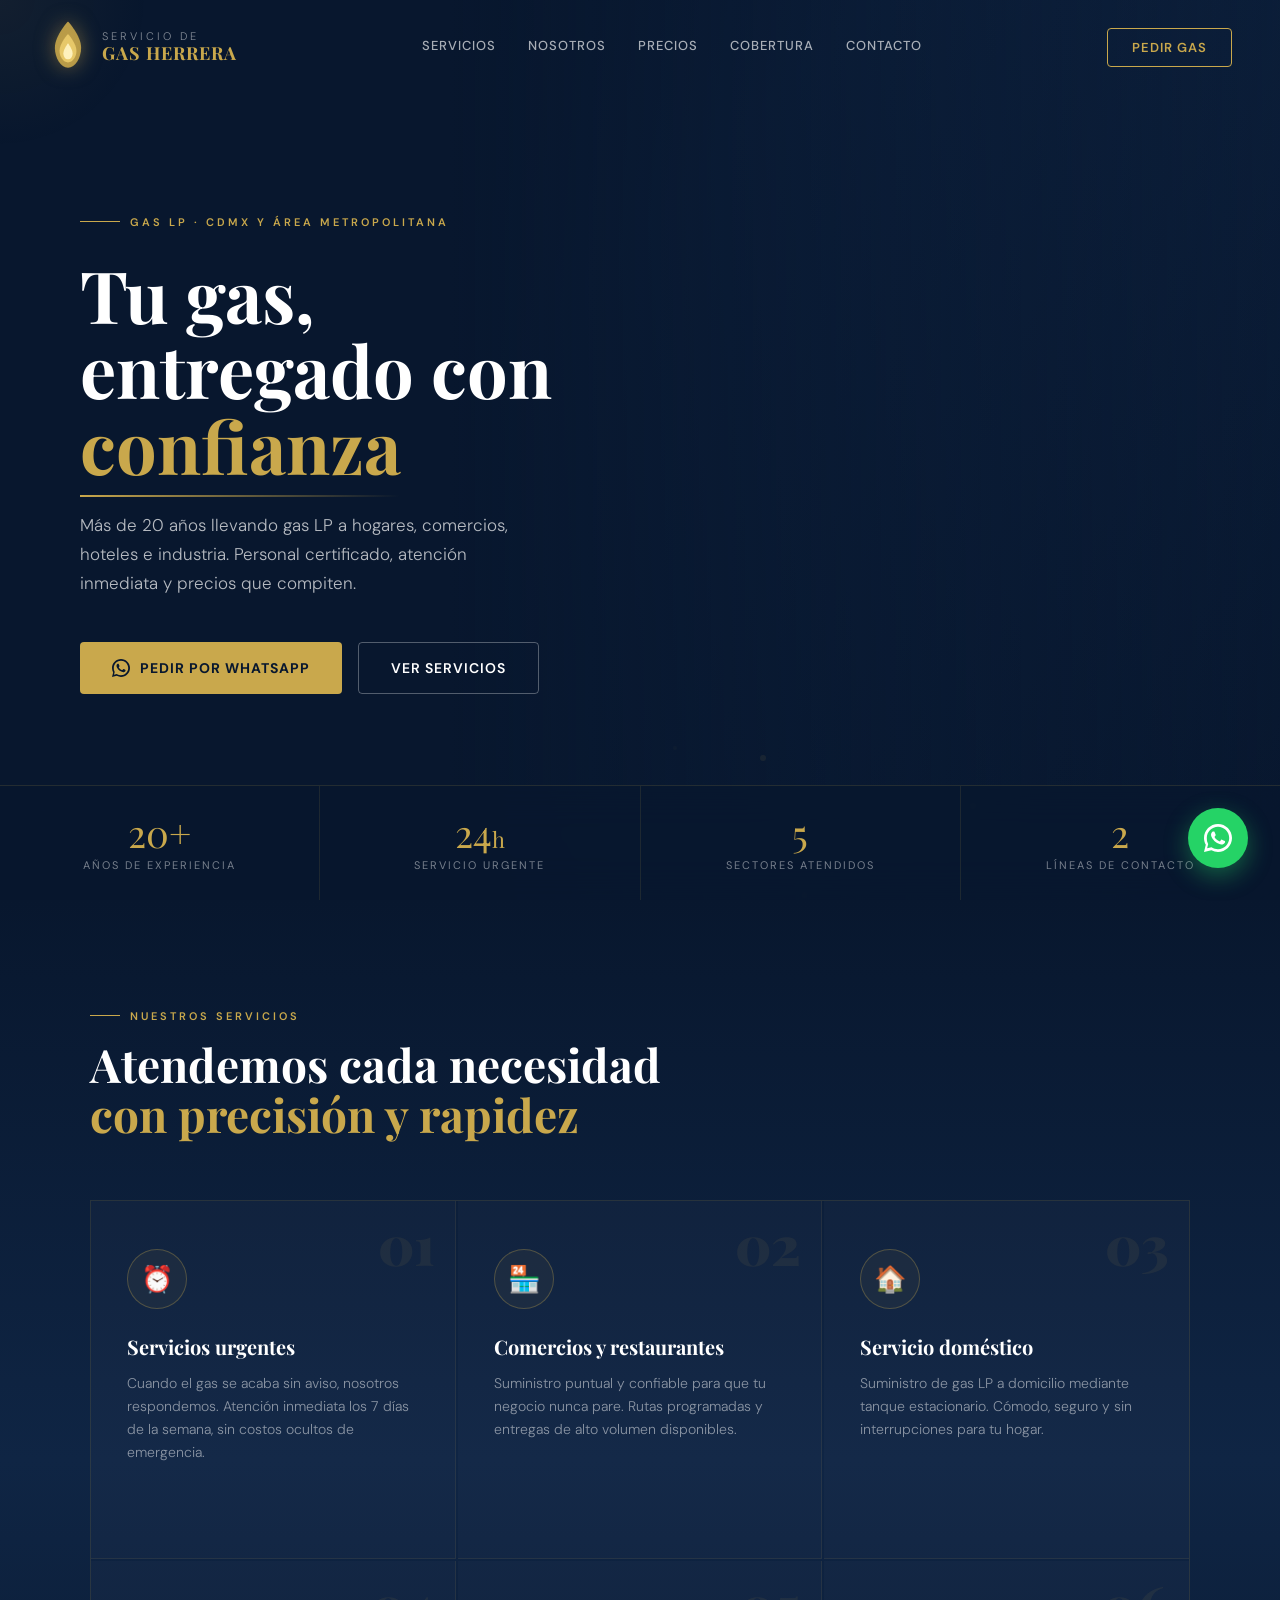
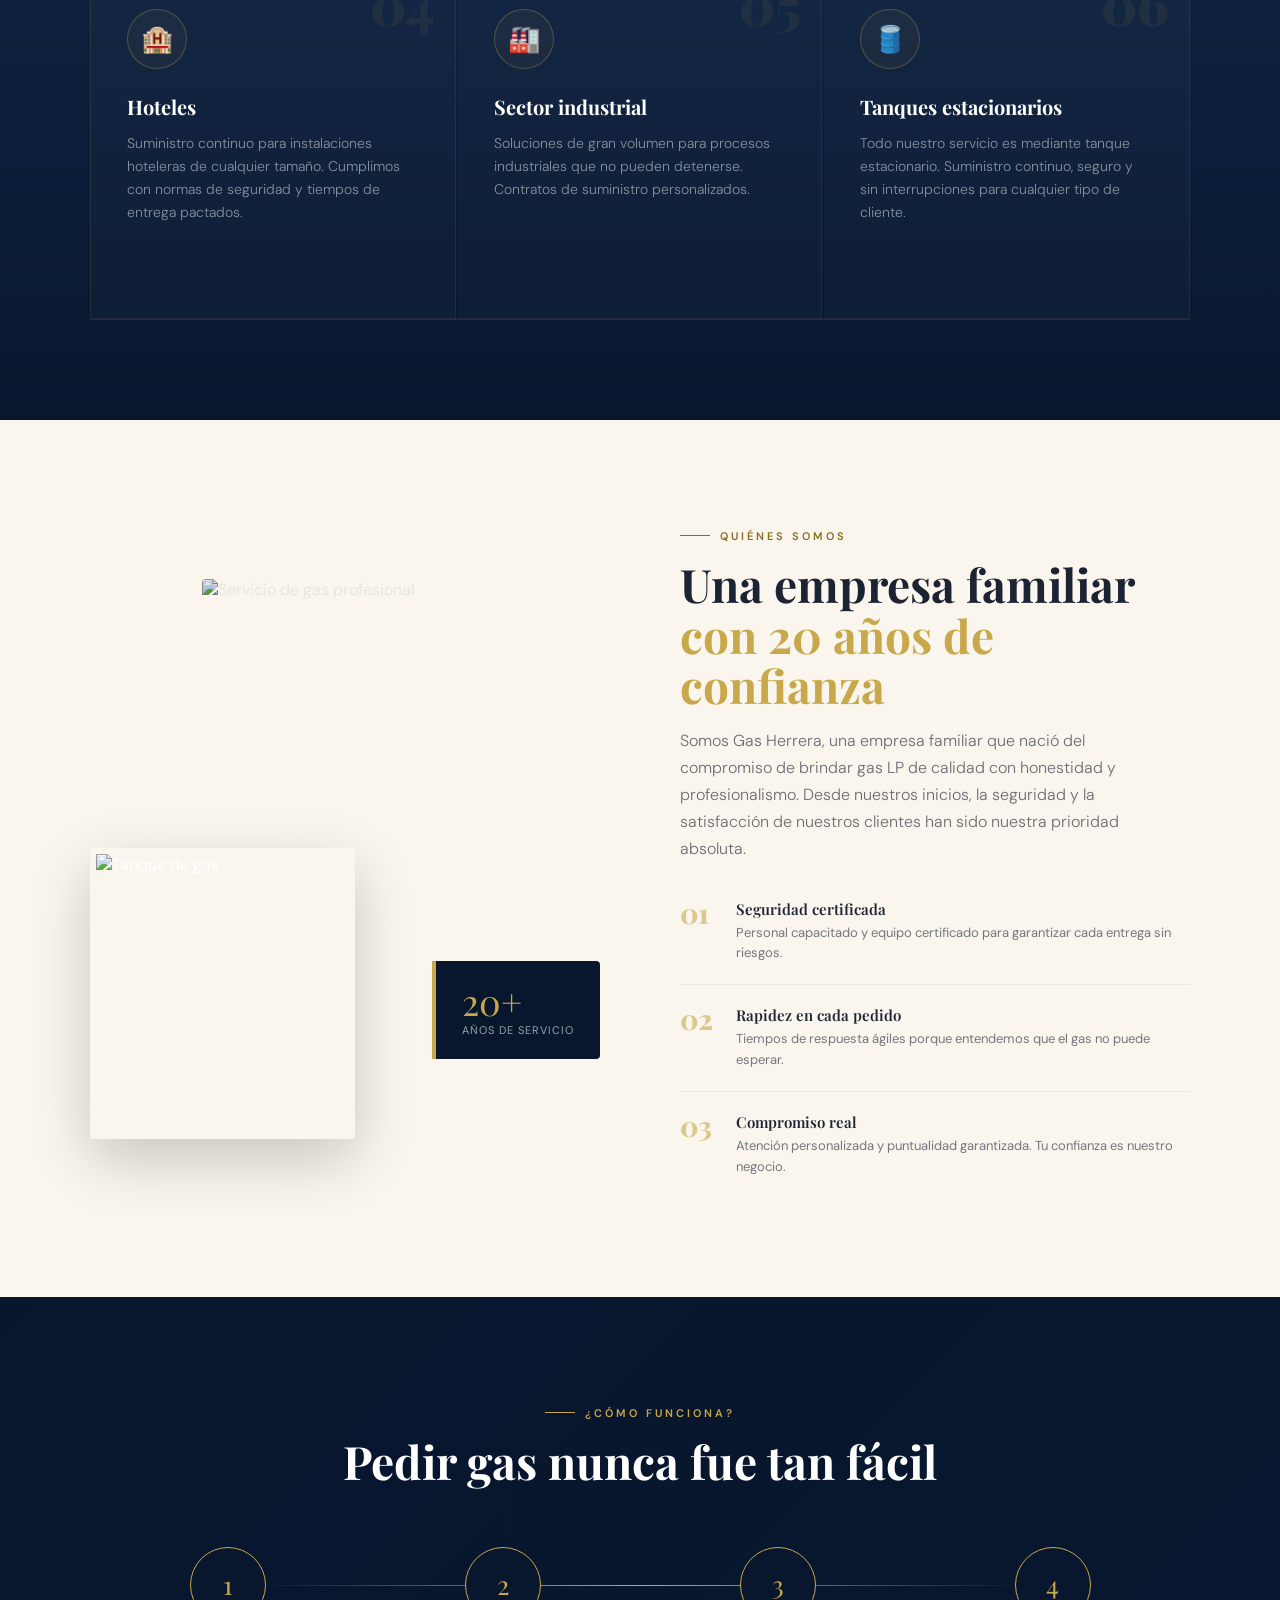
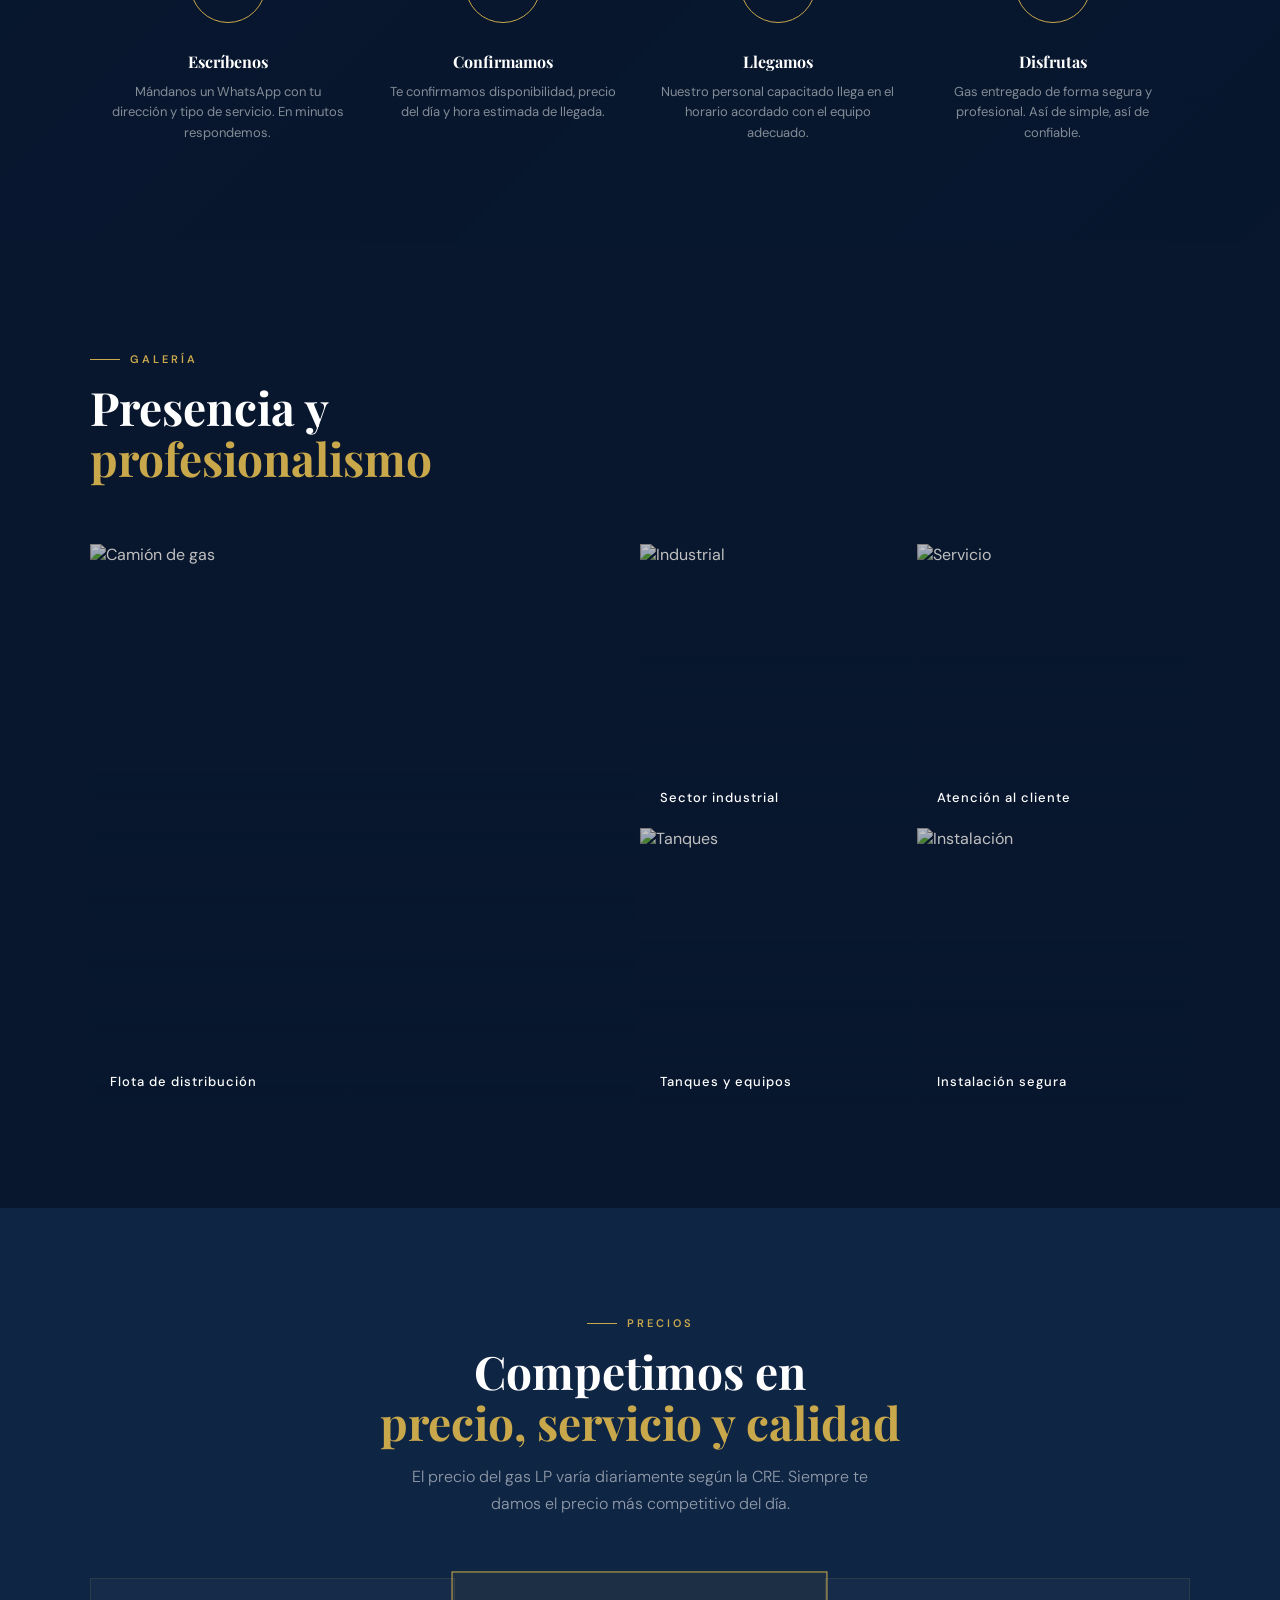
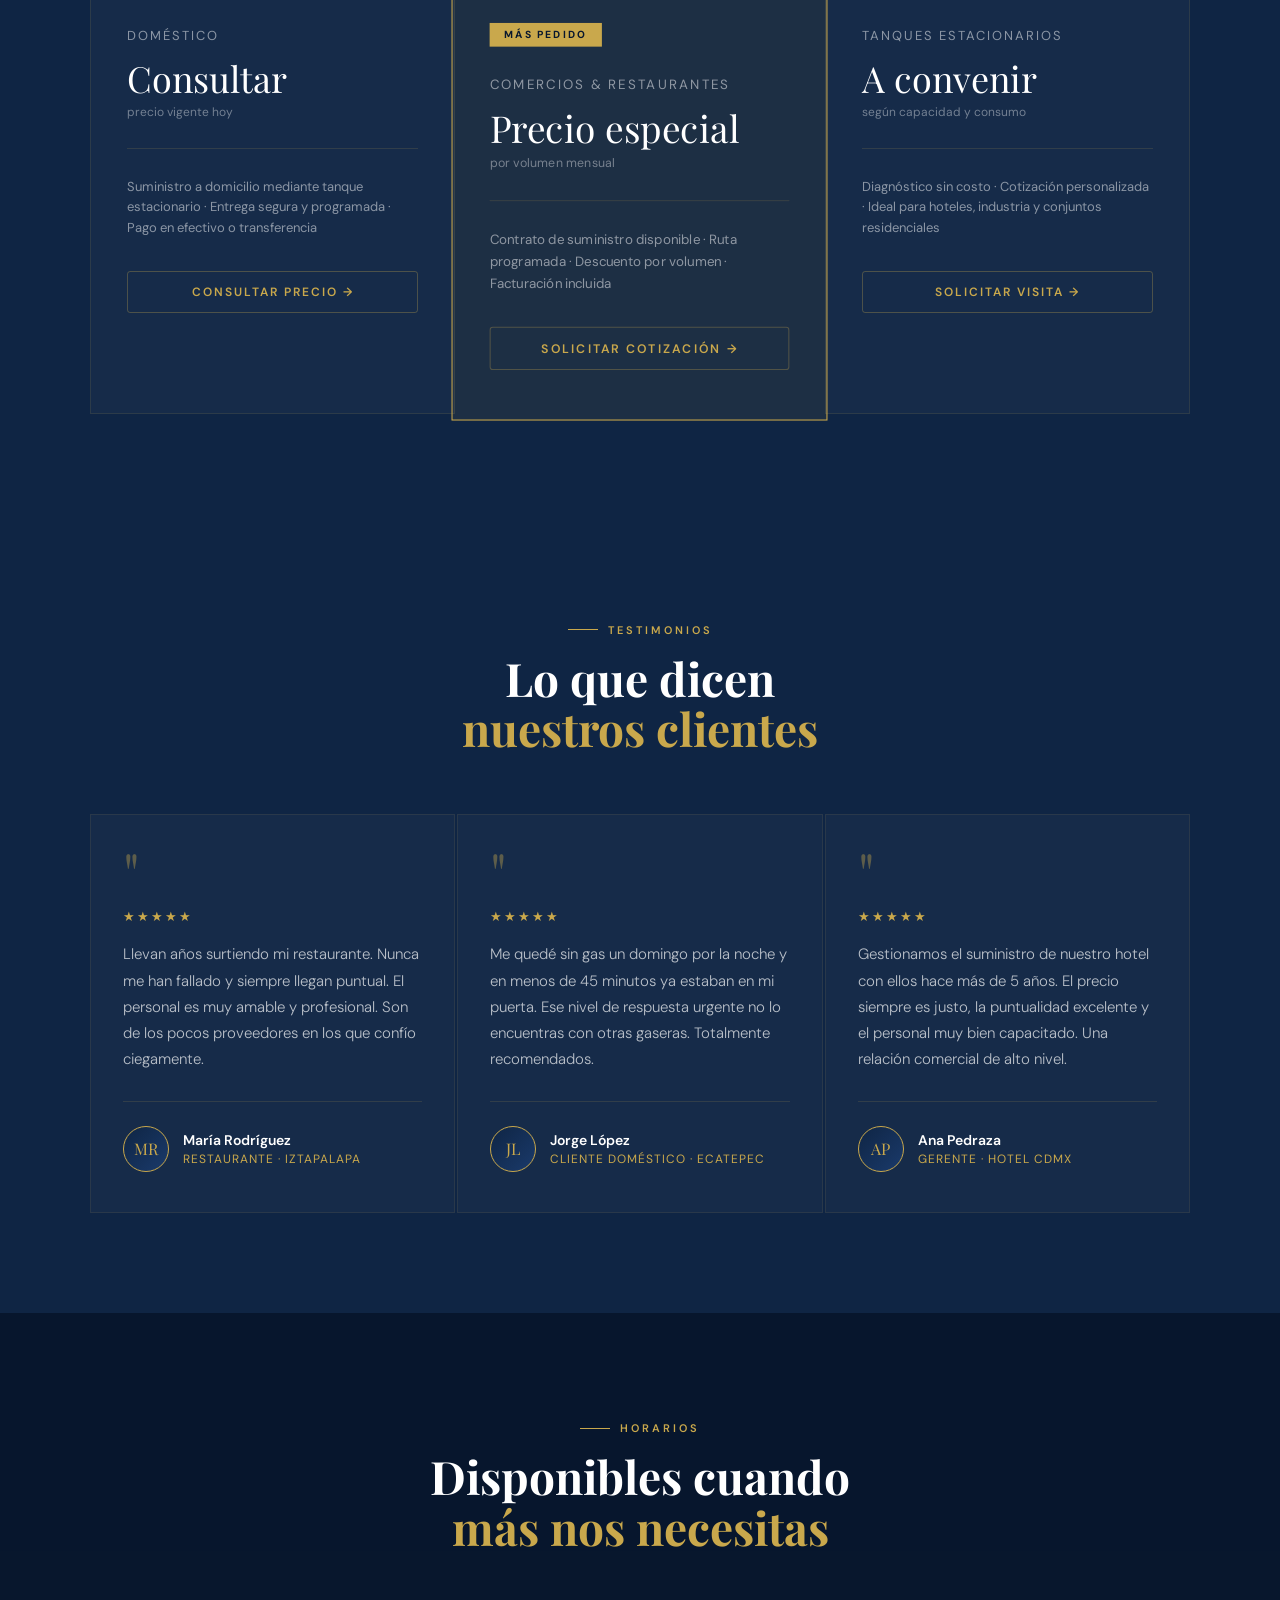
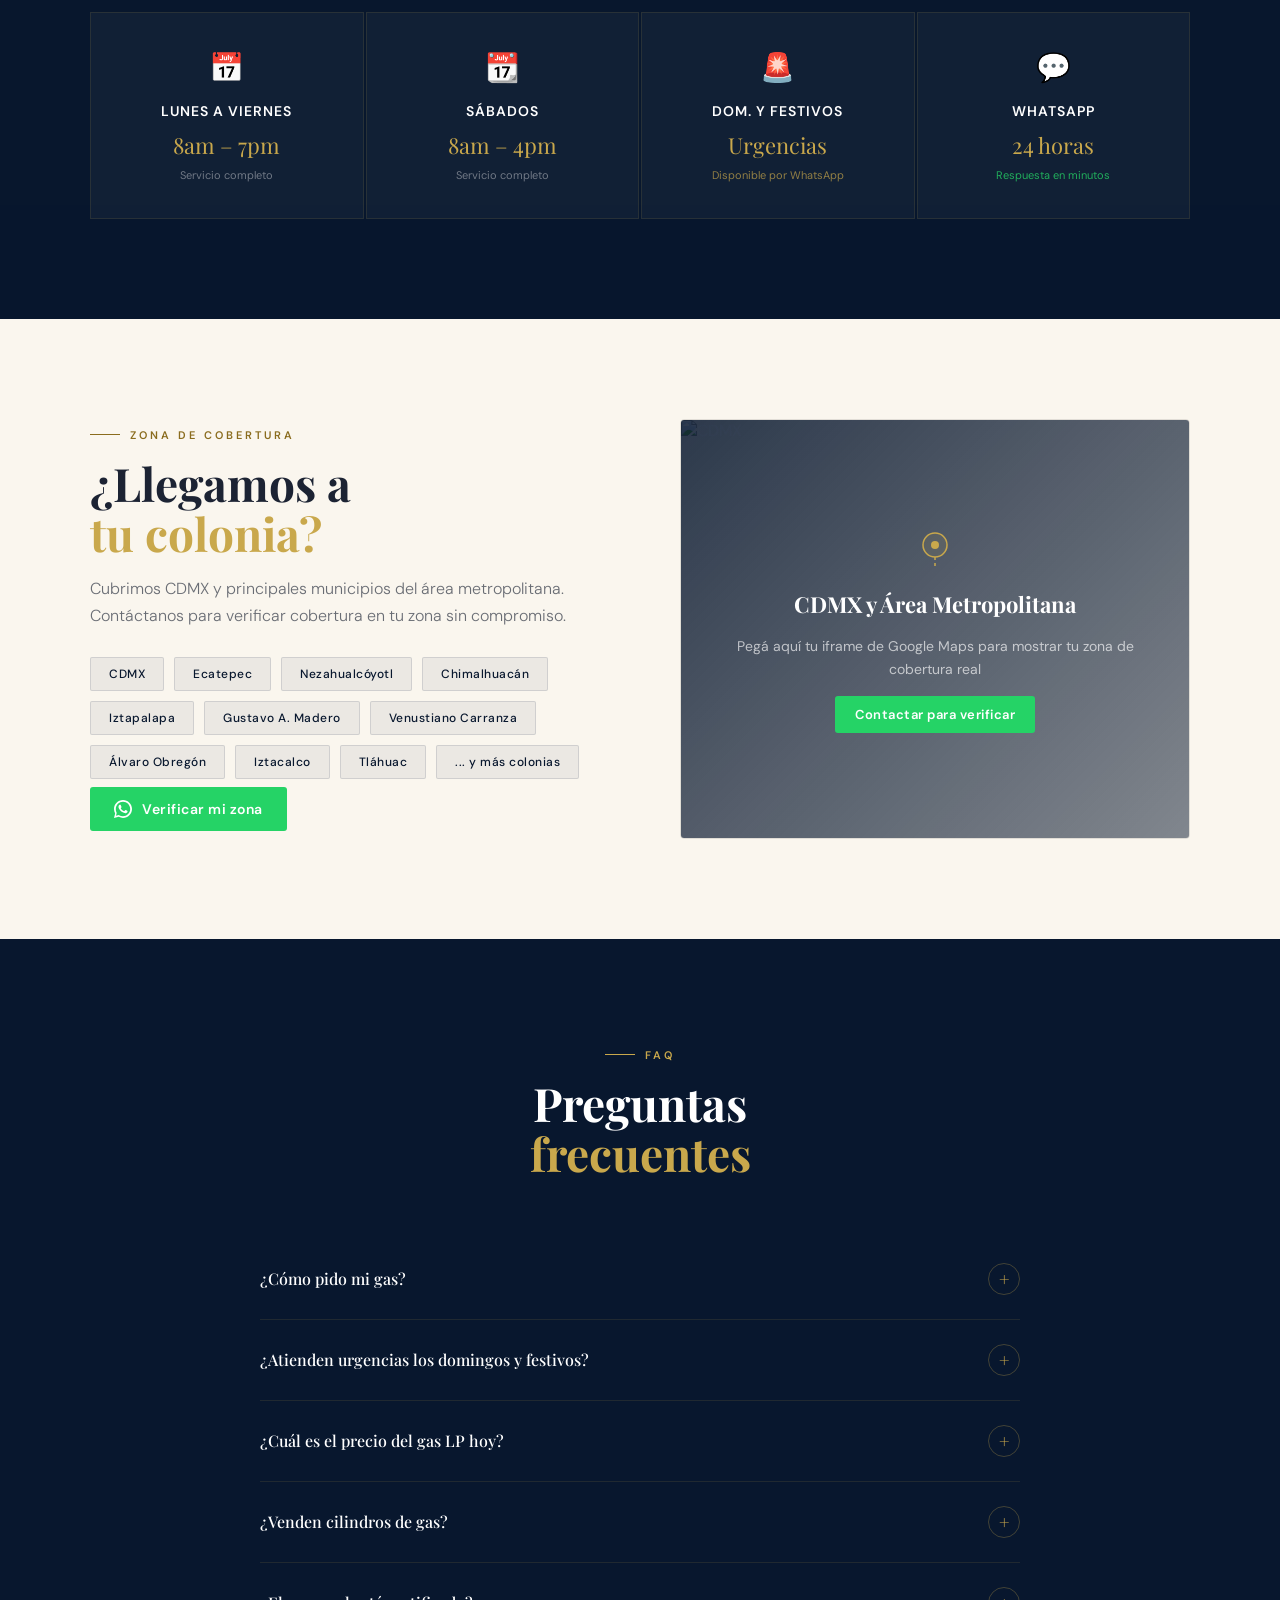
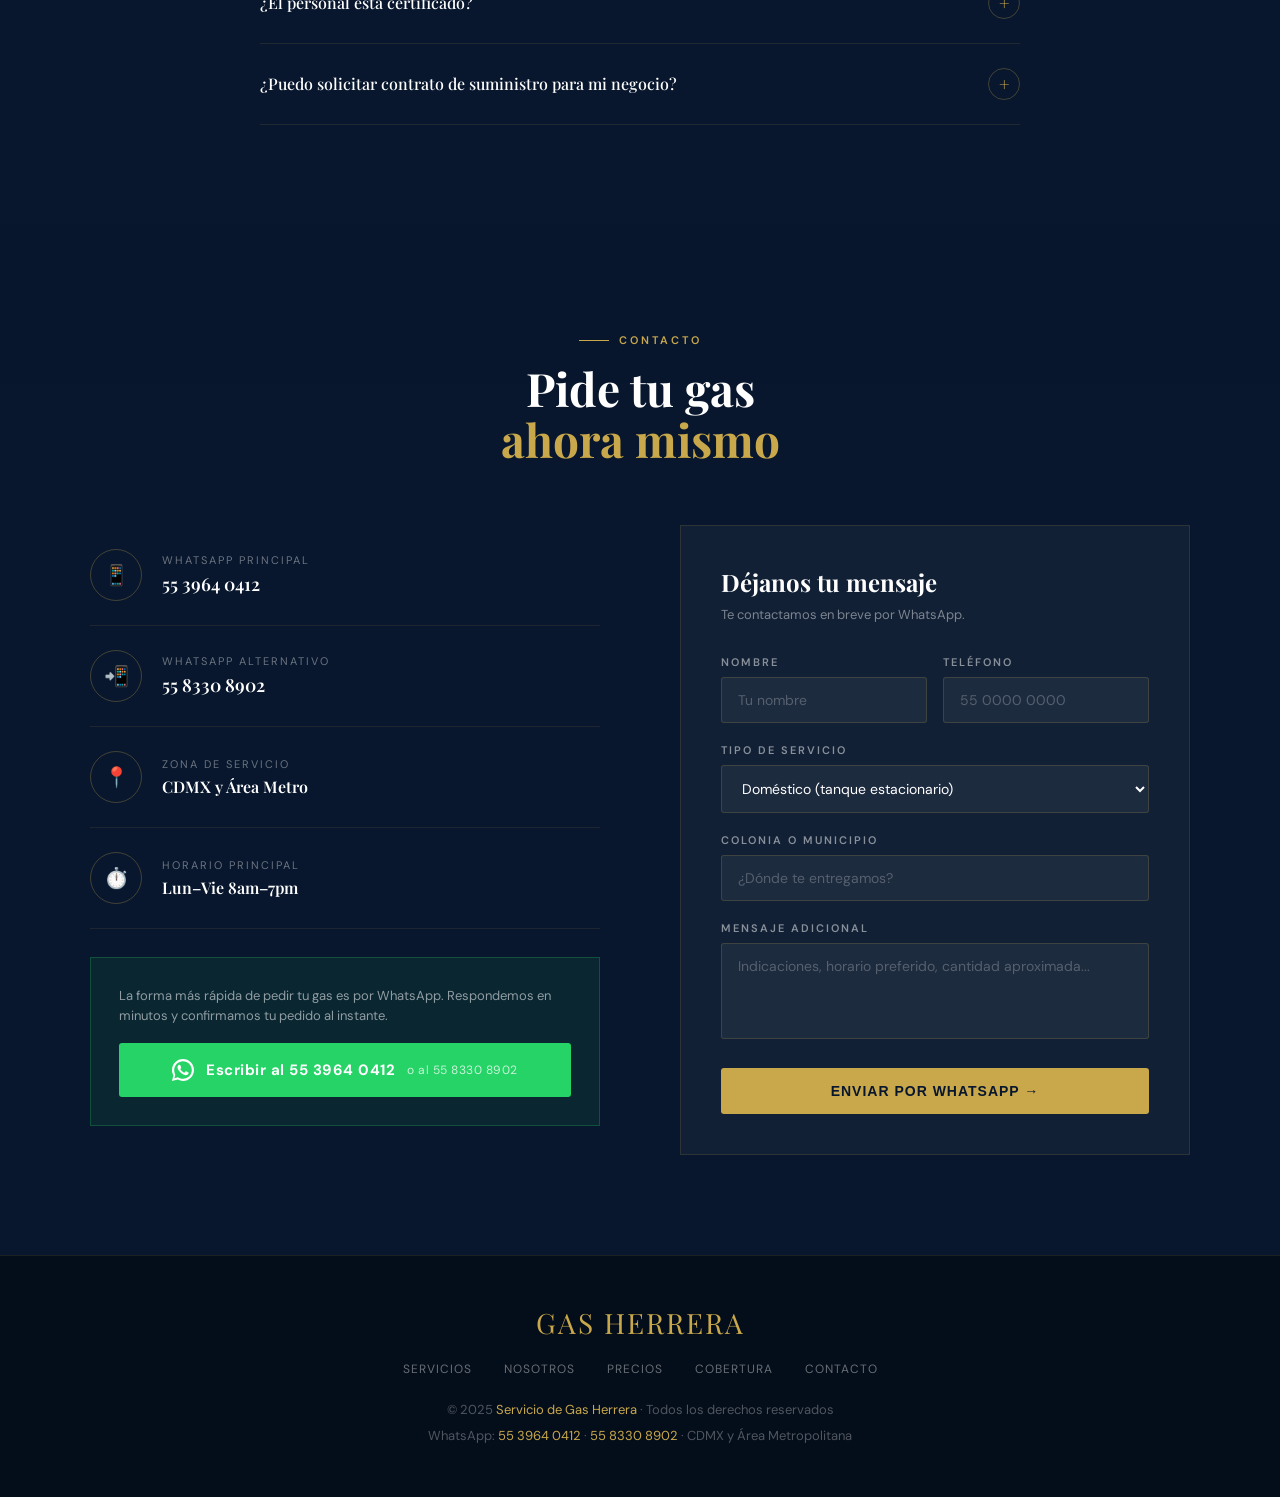
==== commit 96cd721c: "Add files via upload" ====
--- a/gas_herrera_premium.html
+++ b/gas_herrera_premium.html
@@ -669,30 +669,165 @@
   50%{box-shadow:0 8px 40px rgba(37,211,102,0.7)}
 }
 
-/* RESPONSIVE */
+/* ── HAMBURGER MENU ── */
+.hamburger{
+  display:none;flex-direction:column;gap:5px;cursor:pointer;
+  padding:6px;background:none;border:none;z-index:1100;
+}
+.hamburger span{
+  display:block;width:24px;height:2px;background:var(--white);
+  border-radius:2px;transition:all 0.3s;
+}
+.hamburger.open span:nth-child(1){transform:translateY(7px) rotate(45deg)}
+.hamburger.open span:nth-child(2){opacity:0;transform:scaleX(0)}
+.hamburger.open span:nth-child(3){transform:translateY(-7px) rotate(-45deg)}
+
+.mobile-menu{
+  position:fixed;inset:0;background:rgba(8,23,46,0.98);
+  backdrop-filter:blur(20px);z-index:1050;
+  display:flex;flex-direction:column;align-items:center;justify-content:center;
+  gap:40px;
+  transform:translateX(100%);transition:transform 0.4s cubic-bezier(0.4,0,0.2,1);
+}
+.mobile-menu.open{transform:translateX(0)}
+.mobile-menu a{
+  font-family:'Playfair Display',serif;
+  font-size:32px;color:var(--white);text-decoration:none;
+  letter-spacing:2px;transition:color 0.2s;
+}
+.mobile-menu a:hover{color:var(--gold)}
+.mobile-menu .m-cta{
+  background:var(--gold);color:var(--navy);
+  font-family:'DM Sans',sans-serif;
+  font-size:16px;font-weight:700;letter-spacing:1px;
+  padding:14px 36px;border-radius:4px;margin-top:8px;
+}
+
+/* ── TABLET (≤ 900px) ── */
 @media(max-width:900px){
-  nav{padding:16px 24px}
+  nav{padding:16px 20px}
+  nav.scrolled{padding:12px 20px}
   .nav-links{display:none}
-  .hero-content{padding:0 24px}
-  .hero h1{font-size:44px}
-  .container{padding:0 24px}
+  .nav-cta{display:none}
+  .hamburger{display:flex}
+
+  .hero{min-height:100svh}
+  .hero-content{padding:0 24px;max-width:100%}
+  .hero h1{font-size:42px}
+  .hero-img{width:100%;mask-image:linear-gradient(to bottom,transparent 0%,rgba(0,0,0,0.2) 30%,black 70%);-webkit-mask-image:linear-gradient(to bottom,transparent 0%,rgba(0,0,0,0.2) 30%,black 70%)}
+  .hero-overlay{background:linear-gradient(to bottom,rgba(8,23,46,0.85) 40%,rgba(8,23,46,0.6) 100%)}
+
+  .container{padding:0 20px}
+  .section-wrap{padding:72px 0}
+  .section-title{font-size:32px}
+
   .services-grid{grid-template-columns:1fr 1fr}
-  .about-grid,.zona-grid,.contact-grid{grid-template-columns:1fr}
-  .about-images{height:360px}
-  .pricing-grid,.testimonials-grid,.hor-grid,.proceso-grid{grid-template-columns:1fr 1fr}
+  .service-card{padding:32px 24px}
+  .service-card:nth-child(3n){border-right:1px solid rgba(201,168,76,0.1)}
+  .service-card:nth-child(2n){border-right:none}
+
+  .about-grid{grid-template-columns:1fr;gap:48px}
+  .about-images{height:320px}
+  .about-badge{right:-8px}
+
+  .pricing-grid{grid-template-columns:1fr}
   .price-card.featured{transform:none}
-  .gallery-grid{grid-template-columns:1fr 1fr;grid-template-rows:auto}
-  .gallery-item:first-child{grid-row:auto}
-  .section-title{font-size:34px}
+
+  .proceso-grid{grid-template-columns:1fr 1fr;gap:32px}
+  .proceso-grid::before{display:none}
+
+  .gallery-grid{
+    grid-template-columns:1fr 1fr;
+    grid-template-rows:200px 200px 200px;
+  }
+  .gallery-item:first-child{grid-row:auto;grid-column:1/-1}
+
+  .testimonials-grid{grid-template-columns:1fr}
+
+  .hor-grid{grid-template-columns:1fr 1fr}
+
+  .zona-grid{grid-template-columns:1fr;gap:40px}
+  .zona-map-wrap{height:300px}
+
+  .contact-grid{grid-template-columns:1fr;gap:48px}
+
   .fg-row{grid-template-columns:1fr}
-  nav.scrolled{padding:12px 24px}
-}
-@media(max-width:600px){
-  .services-grid,.pricing-grid,.testimonials-grid,.hor-grid,.proceso-grid{grid-template-columns:1fr}
+
   .hero-stats{flex-wrap:wrap}
-  .hero-stat{flex:0 0 50%}
-  .hero h1{font-size:34px}
-  .gallery-grid{grid-template-columns:1fr}
+  .hero-stat{flex:0 0 50%;padding:20px 24px}
+}
+
+/* ── MOBILE (≤ 480px) ── */
+@media(max-width:480px){
+  nav{padding:14px 16px}
+  nav.scrolled{padding:12px 16px}
+  .nav-brand strong{font-size:15px}
+  .nav-brand span{font-size:10px}
+  .nav-flame{width:30px;height:40px}
+
+  .hero{min-height:100svh;align-items:flex-end;padding-bottom:100px}
+  .hero-content{padding:120px 20px 0}
+  .hero-eyebrow{font-size:10px;letter-spacing:2px;margin-bottom:16px}
+  .hero h1{font-size:34px;margin-bottom:20px}
+  .hero-desc{font-size:15px;margin-bottom:28px}
+  .hero-actions{flex-direction:column;gap:10px}
+  .btn-gold,.btn-outline{justify-content:center;padding:14px 20px;font-size:13px}
+  .hero-stats{flex-wrap:wrap}
+  .hero-stat{flex:0 0 50%;padding:16px 12px;border-bottom:1px solid rgba(201,168,76,0.1)}
+  .stat-num{font-size:28px}
+  .stat-label{font-size:10px}
+
+  .section-title{font-size:26px}
+  .section-sub{font-size:14px}
+  .gold-tag{font-size:10px}
+  .container{padding:0 16px}
+  .section-wrap{padding:56px 0}
+
+  .services-grid{grid-template-columns:1fr}
+  .service-card{padding:28px 20px}
+  .service-card:nth-child(2n){border-right:1px solid rgba(201,168,76,0.1)}
+
+  .about-images{height:260px}
+  .about-badge{padding:14px 18px}
+  .about-badge .num{font-size:26px}
+  .valor-row{gap:14px}
+
+  .pricing-grid{grid-template-columns:1fr}
+  .price-card{padding:32px 24px}
+
+  .proceso-grid{grid-template-columns:1fr}
+  .proceso-grid::before{display:none}
+
+  .gallery-grid{
+    grid-template-columns:1fr;
+    grid-template-rows:200px 200px 200px 200px 200px;
+  }
+  .gallery-item:first-child{grid-column:auto}
+
+  .testimonials-grid{grid-template-columns:1fr}
+  .test-card{padding:28px 20px}
+
+  .hor-grid{grid-template-columns:1fr 1fr}
+  .hor-card{padding:24px 16px}
+  .hor-time{font-size:18px}
+
+  .zona-grid{gap:32px}
+  .zona-map-wrap{height:240px}
+  .chips-wrap{gap:7px}
+  .chip{font-size:11px;padding:6px 12px}
+
+  .faq-q{font-size:14px;padding:20px 0}
+  .faq-a{font-size:13px}
+
+  .cf{padding:24px 20px}
+  .cf h3{font-size:20px}
+  .ci-val{font-size:15px}
+
+  .wa-float{width:52px;height:52px;bottom:20px;right:20px}
+
+  footer{padding:36px 16px}
+  .footer-links{flex-wrap:wrap;gap:16px;justify-content:center}
+  .footer-logo{font-size:22px}
 }
 </style>
 </head>
@@ -747,7 +882,20 @@
     <a href="#contacto">Contacto</a>
   </div>
   <a class="nav-cta" href="https://wa.me/525539640412?text=Hola,%20quiero%20pedir%20gas" target="_blank">Pedir gas</a>
+  <button class="hamburger" id="hamburger" onclick="toggleMenu()" aria-label="Menú">
+    <span></span><span></span><span></span>
+  </button>
 </nav>
+
+<!-- MOBILE MENU -->
+<div class="mobile-menu" id="mobileMenu">
+  <a href="#servicios" onclick="closeMenu()">Servicios</a>
+  <a href="#nosotros" onclick="closeMenu()">Nosotros</a>
+  <a href="#precios" onclick="closeMenu()">Precios</a>
+  <a href="#zona" onclick="closeMenu()">Cobertura</a>
+  <a href="#contacto" onclick="closeMenu()">Contacto</a>
+  <a class="m-cta" href="https://wa.me/525539640412?text=Hola,%20quiero%20pedir%20gas" target="_blank" onclick="closeMenu()">Pedir gas ahora</a>
+</div>
 
 <!-- HERO -->
 <div class="hero">
@@ -810,7 +958,7 @@
         <div class="service-number">03</div>
         <div class="service-icon-wrap">🏠</div>
         <h3>Servicio doméstico</h3>
-        <p>Gas a domicilio para tu hogar con la comodidad y seguridad que tu familia merece. Pedidos por WhatsApp en minutos.</p>
+        <p>Suministro de gas LP a domicilio mediante tanque estacionario. Cómodo, seguro y sin interrupciones para tu hogar.</p>
         <span class="s-arrow">→</span>
       </div>
       <div class="service-card reveal delay-1">
@@ -831,7 +979,7 @@
         <div class="service-number">06</div>
         <div class="service-icon-wrap">🛢️</div>
         <h3>Tanques estacionarios</h3>
-        <p>Instalación y suministro continuo para tanques fijos. Soluciones confiables que garantizan flujo ininterrumpido de gas.</p>
+        <p>Todo nuestro servicio es mediante tanque estacionario. Suministro continuo, seguro y sin interrupciones para cualquier tipo de cliente.</p>
         <span class="s-arrow">→</span>
       </div>
     </div>
@@ -963,7 +1111,7 @@
         <div class="price-value">Consultar</div>
         <div class="price-sub">precio vigente hoy</div>
         <div class="price-divider"></div>
-        <div class="price-note">Cilindro de 10, 20 y 30 kg · Entrega a domicilio · Pago en efectivo o transferencia</div>
+        <div class="price-note">Suministro a domicilio mediante tanque estacionario · Entrega segura y programada · Pago en efectivo o transferencia</div>
         <a class="price-cta" href="https://wa.me/525539640412?text=Hola,%20¿cuál%20es%20el%20precio%20del%20gas%20hoy?" target="_blank">Consultar precio →</a>
       </div>
       <div class="price-card featured reveal delay-2">
@@ -1141,8 +1289,8 @@
         <div class="faq-a">El precio del gas LP varía diariamente según el precio oficial publicado por la Comisión Reguladora de Energía (CRE). Escríbenos cualquier día y te decimos el precio vigente sin compromiso. Siempre ofrecemos precios competitivos.</div>
       </div>
       <div class="faq-item reveal delay-3">
-        <div class="faq-q" onclick="toggleFaq(this)">¿Tienen servicio para tanques estacionarios? <span class="faq-icon">+</span></div>
-        <div class="faq-a">Sí, contamos con servicio especializado para tanques estacionarios en casas, hoteles, restaurantes e industria. Realizamos una visita de diagnóstico sin costo y te damos una cotización personalizada.</div>
+        <div class="faq-q" onclick="toggleFaq(this)">¿Venden cilindros de gas? <span class="faq-icon">+</span></div>
+        <div class="faq-a">No. Todo nuestro servicio es mediante tanque estacionario, tanto para uso doméstico, comercial como industrial. Esto garantiza un suministro continuo, más seguro y sin las molestias de cargar o cambiar cilindros.</div>
       </div>
       <div class="faq-item reveal delay-4">
         <div class="faq-q" onclick="toggleFaq(this)">¿El personal está certificado? <span class="faq-icon">+</span></div>
@@ -1219,11 +1367,11 @@
         <div class="fg">
           <label>Tipo de servicio</label>
           <select>
-            <option>Doméstico (cilindro)</option>
+            <option>Doméstico (tanque estacionario)</option>
             <option>Comercio / Restaurante</option>
             <option>Hotel</option>
             <option>Industrial</option>
-            <option>Tanque estacionario</option>
+            <option>Recarga de tanque estacionario</option>
             <option>Urgente</option>
           </select>
         </div>
@@ -1256,6 +1404,20 @@
 </footer>
 
 <script>
+// HAMBURGER MENU
+function toggleMenu(){
+  const h=document.getElementById('hamburger');
+  const m=document.getElementById('mobileMenu');
+  h.classList.toggle('open');
+  m.classList.toggle('open');
+  document.body.style.overflow=m.classList.contains('open')?'hidden':'';
+}
+function closeMenu(){
+  document.getElementById('hamburger').classList.remove('open');
+  document.getElementById('mobileMenu').classList.remove('open');
+  document.body.style.overflow='';
+}
+
 // LOADER
 window.addEventListener('load',()=>{
   setTimeout(()=>{
